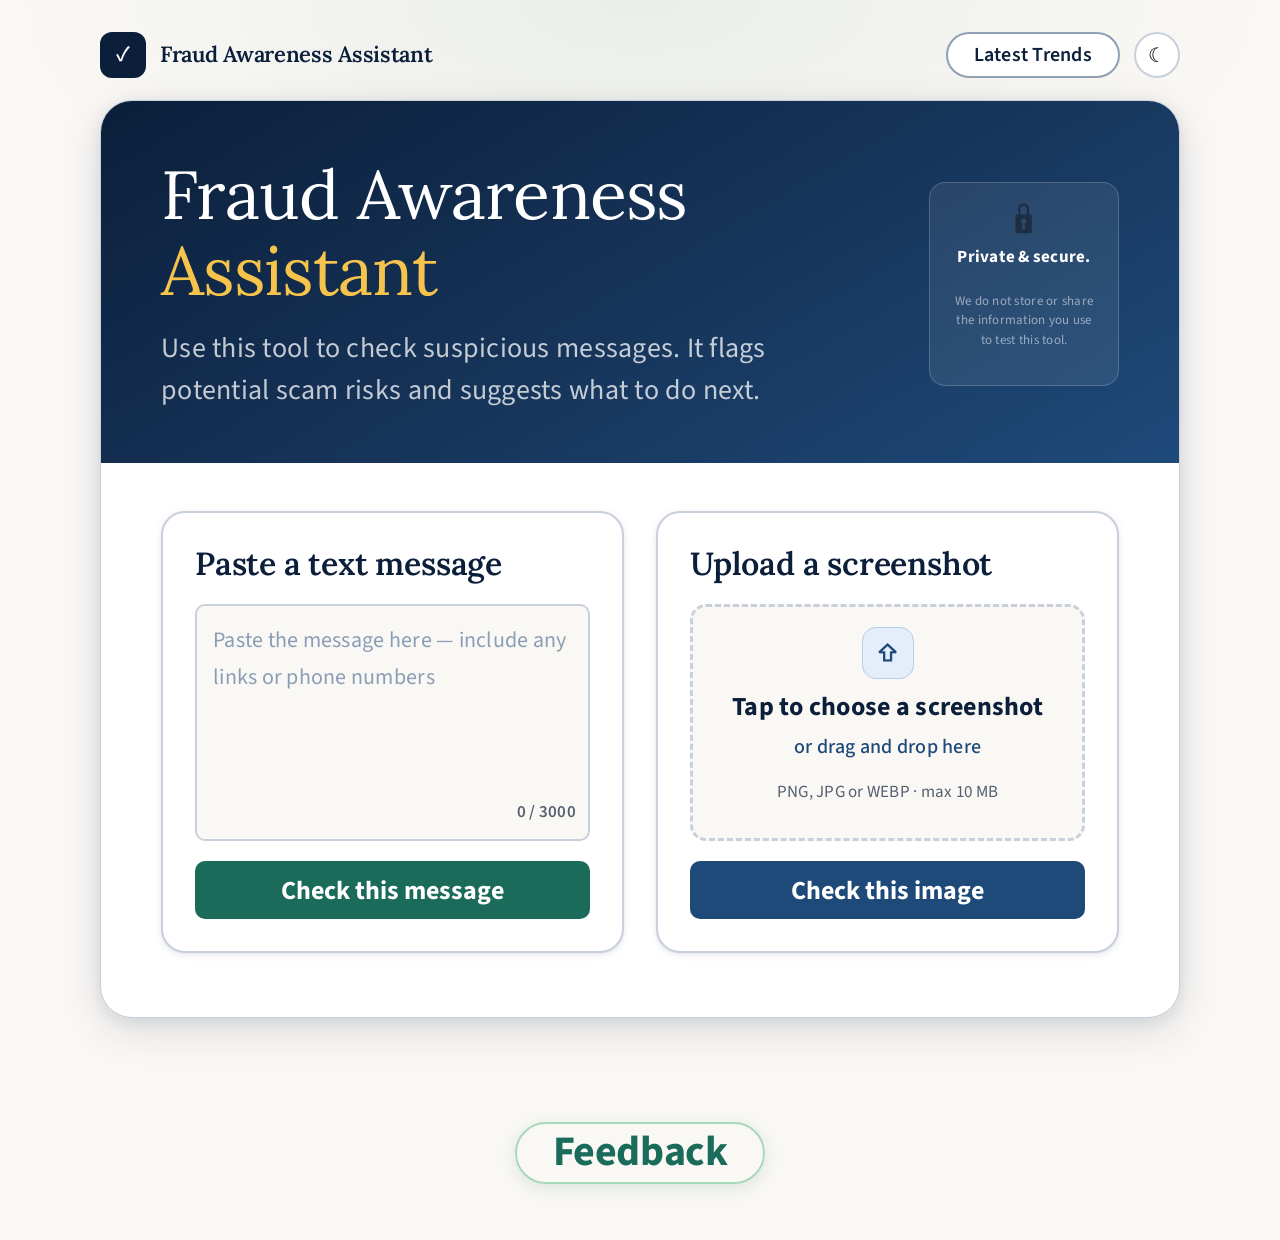
==== index.html @ fad9efac "Add files via upload" ====
<!DOCTYPE html>
<html lang="en">
<head>
  <meta charset="UTF-8" />
  <meta name="viewport" content="width=device-width, initial-scale=1.0" />
  <title>Scam Awareness Assistant</title>
  <link rel="stylesheet" href="./styles.css" />
</head>
<body>
  <div class="app">

    <header class="topbar">
      <div class="brand">
        <div class="brand-shield">✓</div>
        <span>Fraud Awareness Assistant</span>
      </div>
      <div class="top-actions">
        <a href="./scams.html" class="learn-btn" style="text-decoration:none; display:flex; align-items:center;">Latest Trends</a>
        <button class="theme-btn" type="button" aria-label="Toggle theme">☾</button>
      </div>
    </header>

    <main class="main-frame">

      <!-- HERO -->
      <section class="hero">
        <div class="hero-copy">
          <h1>Fraud Awareness<br><span>Assistant</span></h1>
          <p>Use this tool to check suspicious messages. It flags potential scam risks and suggests what to do next.</p>
        </div>
        <div class="privacy-card" role="note">
          <div class="lock-icon">🔒</div>
          <span class="privacy-card-label">Private &amp; secure.</span>
          <p class="privacy-card-text">We do not store or share the information you use to test this tool.</p>
        </div>
      </section>

      <div class="content-area">

        <!-- INPUTS -->
        <section class="input-grid" aria-label="Input options">

          <article class="input-card">
            <h2>Paste a text message</h2>
            <div class="textarea-box">
              <label for="textInput" class="sr-only">Paste suspicious message</label>
              <textarea id="textInput" maxlength="3000"
                placeholder="Paste the message here — include any links or phone numbers"
                aria-describedby="charCount"></textarea>
              <span id="charCount" aria-live="polite">0 / 3000</span>
            </div>
            <div class="input-footer">
              <button id="analyzeTextBtn" class="primary-btn" type="button">Check this message</button>
            </div>
          </article>

          <article class="input-card">
            <h2>Upload a screenshot</h2>
            <input id="imageInput" type="file" accept="image/png,image/jpeg,image/webp" style="display:none;" />
            <div id="dropZone" class="drop-zone" tabindex="0" role="button" aria-label="Upload screenshot">
              <div class="upload-icon">⇧</div>
              <strong>Tap to choose a screenshot</strong>
              <span>or drag and drop here</span>
              <small>PNG, JPG or WEBP · max 10 MB</small>
              <em id="fileName"></em>
            </div>

            <div id="imagePreviewWrap" class="image-preview-wrap hidden">
              <img id="imagePreview" class="image-preview" alt="Uploaded screenshot preview" />
              <button id="clearImageBtn" class="clear-image-btn" type="button" aria-label="Remove image">✕ Remove</button>
            </div>
            <div class="input-footer">
              <button id="analyzeImageBtn" class="primary-btn blue-btn" type="button">Check this image</button>
            </div>
          </article>

        </section>

        <!-- LOADING PANEL -->
        <section id="loadingPanel" class="loading-panel hidden" aria-live="assertive">
          <div class="loading-inner">
            <div class="loading-spinner" aria-hidden="true">
              <svg viewBox="0 0 44 44" fill="none">
                <circle cx="22" cy="22" r="18" stroke="currentColor" stroke-width="4"
                  stroke-linecap="round" stroke-dasharray="90 28"/>
              </svg>
            </div>
            <div class="loading-text">
              <p class="loading-headline" id="loadingHeadline">Analyzing…</p>
              <div class="loading-steps">
                <div class="loading-step" id="lstep1"><span class="lstep-dot"></span>Reading content</div>
                <div class="loading-step" id="lstep2"><span class="lstep-dot"></span>Checking for scam signs</div>
                <div class="loading-step" id="lstep3"><span class="lstep-dot"></span>Preparing your result</div>
              </div>
            </div>
          </div>
        </section>

        <!-- RESULTS -->
        <section id="resultsPanel" class="results-frame hidden" aria-live="polite" aria-label="Analysis result">

          <div class="results-title">
            <h2>Result</h2>
          </div>

          <div class="results-grid">

            <article class="result-card score-card">
              <div class="score-content">
                <div id="riskLabel" class="risk-label" role="status">—</div>
                <div class="gauge-area">
                  <svg viewBox="0 0 220 130" class="risk-gauge-svg" aria-hidden="true">
                    <path class="gauge-low"  d="M35 110 A75 75 0 0 1 75 45" />
                    <path class="gauge-mid"  d="M75 45 A75 75 0 0 1 145 45" />
                    <path class="gauge-high" d="M145 45 A75 75 0 0 1 185 110" />
                    <line id="gaugeNeedle" x1="110" y1="110" x2="185" y2="110" />
                    <circle cx="110" cy="110" r="6" />
                  </svg>
                  <div class="gauge-labels"><span>Low</span><span>High</span></div>
                </div>
              </div>
            </article>

            <div class="results-right-col">

              <article class="result-card warning-card">
                <h3>Warning Signs</h3>
                <ul id="redFlagsList" class="flag-list"></ul>
              </article>

              <article class="result-card what-to-do-card">
                <h3>What To Do</h3>
                <ul id="nextStepsList" class="steps-list"></ul>
                <p id="reassuranceNote" class="reassurance-note hidden">You are already taking the right step by checking this message.</p>
              </article>

            </div>

          </div>

          <div class="full-explanation-bar">
            <button id="viewFullBtn" class="full-explanation-btn" type="button" aria-expanded="false">
              Full explanation ↓
            </button>
          </div>

          <div id="fullAnalysis" class="full-analysis hidden">
            <h3>Full explanation</h3>
            <p id="explanationText"></p>
            <p id="plainExplanationText" style="margin-top:18px;"></p>
            <p id="disclaimerText"></p>
          </div>

          <div class="bottom-callout">
            <p class="attribution">This tool was developed by the Center for Advanced Communications Policy at Georgia Tech as part of ongoing research on AI, accessibility, and fraud awareness.</p>
          </div>

        </section>
      </div>
    </main>
  </div>

  <div class="feedback-bar">
    <a
      href="https://gatech.co1.qualtrics.com/jfe/form/SV_5d5TMD7vuG60mBE"
      target="_blank"
      rel="noopener noreferrer"
      class="feedback-btn"
    >
      Feedback
    </a>
  </div>

  <script src="./script.js"></script>
</body>
</html>
---- styles.css ----
@import url('https://fonts.googleapis.com/css2?family=Lora:ital,wght@0,400;0,600;1,400&family=Source+Sans+3:wght@400;500;600;700&display=swap');

*, *::before, *::after { box-sizing: border-box; }

:root {
  --navy:      #0b1f3a;
  --navy2:     #163358;
  --navy-soft: #1e4a7a;
  --teal:      #1a6b5a;
  --teal-soft: #218a72;
  --warm-bg:   #faf8f5;
  --warm-card: #ffffff;
  --warm-mist: #f0ede8;
  --ink:       #0d1b2e;
  --body-text: #1e2d42;
  --muted:     #556070;
  --border:    #c8d0dc;
  --border-strong: #8fa0b5;
  --gold-soft: #fdf3e0;
  --danger:    #9b1c1c;
  --danger-bg: #fde8e8;
  --danger-border: #f5a0a0;
  --shadow-sm: 0 2px 8px rgba(11,31,58,0.08), 0 1px 3px rgba(11,31,58,0.05);
  --shadow-lg: 0 12px 40px rgba(11,31,58,0.13), 0 4px 16px rgba(11,31,58,0.08);
  --r-sm: 10px; --r-md: 16px; --r-lg: 24px; --r-xl: 32px;

  /* type scale */
  --text-xs:   17px;
  --text-sm:   20px;
  --text-base: 22px;
  --text-md:   26px;
  --text-lg:   32px;
  --text-xl:   42px;
  --text-hero: 68px;
}

html, body { width: 100%; min-height: 100%; }

body {
  margin: 0;
  font-family: 'Source Sans 3', sans-serif;
  font-size: var(--text-base);
  line-height: 1.9;
  color: var(--body-text);
  background: var(--warm-bg);
  background-image: radial-gradient(ellipse 90% 40% at 50% 0%, rgba(26,107,90,0.07) 0%, transparent 55%);
  -webkit-font-smoothing: antialiased;
  letter-spacing: 0.012em;
}

.sr-only {
  position: absolute; width: 1px; height: 1px;
  padding: 0; margin: -1px; overflow: hidden;
  clip: rect(0,0,0,0); white-space: nowrap; border: 0;
}

.app {
  width: 100%;
  max-width: 1080px;
  margin: 0 auto;
  padding: 20px 28px 60px;
}

/* ── TOPBAR ─────────────────────────────────────────── */
.topbar {
  display: flex;
  align-items: center;
  justify-content: space-between;
  padding: 8px 0 22px;
}

.brand {
  display: flex;
  align-items: center;
  gap: 14px;
}

.brand-shield {
  width: 46px; height: 46px;
  display: grid; place-items: center;
  background: var(--navy); color: white;
  border-radius: 12px; font-size: 22px; font-weight: 600;
  flex-shrink: 0;
}

.brand > span {
  font-family: 'Lora', serif;
  font-size: 22px; font-weight: 600;
  color: var(--navy); letter-spacing: -0.3px;
}

.top-actions { display: flex; align-items: center; gap: 14px; }

.learn-btn {
  height: 46px; padding: 0 26px;
  border: 2px solid var(--border-strong); border-radius: 999px;
  background: white; color: var(--navy);
  font-family: 'Source Sans 3', sans-serif;
  font-size: var(--text-sm); font-weight: 600; cursor: pointer;
  transition: border-color 0.2s, background 0.2s;
}
.learn-btn:hover { border-color: var(--navy); background: var(--warm-mist); }

.theme-btn {
  width: 46px; height: 46px;
  border: 2px solid var(--border); border-radius: 50%;
  background: white; font-size: 20px; cursor: pointer;
  display: grid; place-items: center; transition: background 0.2s;
}
.theme-btn:hover { background: var(--warm-mist); }

/* ── MAIN FRAME ─────────────────────────────────────── */
.main-frame {
  background: var(--warm-card);
  border: 1.5px solid var(--border);
  border-radius: var(--r-xl);
  box-shadow: var(--shadow-lg);
  overflow: hidden;
}

/* ── HERO ───────────────────────────────────────────── */
.hero {
  display: flex;
  align-items: center;
  justify-content: space-between;
  gap: 32px;
  padding: 48px 52px 44px;
  background: linear-gradient(150deg, var(--navy) 0%, var(--navy2) 50%, var(--navy-soft) 100%);
}

.hero-copy h1 {
  margin: 0;
  font-family: 'Lora', serif;
  font-size: var(--text-hero);
  font-weight: 400;
  line-height: 1.12;
  letter-spacing: -0.01em;
  color: white;
}

.hero-copy h1 span { font-style: normal; color: #f6c34d; }

.hero-copy p {
  margin: 18px 0 0;
  font-size: 28px;
  line-height: 1.5;
  color: rgba(255,255,255,0.75);
  font-weight: 400;
  max-width: 44ch;
}

.privacy-card {
  flex-shrink: 0;
  display: flex;
  flex-direction: column;
  align-items: center;
  gap: 10px;
  padding: 22px 24px;
  border-radius: var(--r-md);
  background: rgba(255,255,255,0.08);
  border: 1.5px solid rgba(255,255,255,0.18);
  text-align: center;
  max-width: 190px;
}

.lock-icon {
  font-size: 32px;
  line-height: 1;
}

.privacy-card-label {
  font-size: 17px;
  font-weight: 700;
  color: white;
  line-height: 1.25;
}

.privacy-card-text {
  font-size: 13px;
  color: rgba(255,255,255,0.52);
  line-height: 1.5;
  font-weight: 400;
}

/* ── CONTENT ────────────────────────────────────────── */
.content-area { padding: 44px 52px 56px; }

/* ── INPUT GRID ─────────────────────────────────────── */
.input-grid {
  display: grid;
  grid-template-columns: minmax(0,1fr) minmax(0,1fr);
  gap: 28px;
}

.input-card {
  border: 2px solid var(--border);
  border-radius: var(--r-lg);
  background: white;
  box-shadow: var(--shadow-sm);
  padding: 32px;
  transition: border-color 0.2s, box-shadow 0.25s;
  display: flex;
  flex-direction: column;
}

.input-card:focus-within {
  border-color: var(--teal-soft);
  box-shadow: 0 0 0 4px rgba(26,107,90,0.10), var(--shadow-sm);
}

.input-card h2 {
  margin: 0 0 20px;
  font-family: 'Lora', serif;
  font-size: var(--text-lg);
  font-weight: 600;
  color: var(--navy);
  letter-spacing: -0.2px;
  line-height: 1.2;
}

.textarea-box { position: relative; flex: 1; display: flex; flex-direction: column; }

textarea {
  width: 100%;
  height: 170px;
  flex: 1;
  display: block; resize: none;
  border: 2px solid var(--border); border-radius: var(--r-sm);
  padding: 16px 16px 42px;
  color: var(--ink);
  font-family: 'Source Sans 3', sans-serif;
  font-size: var(--text-base); line-height: 1.7;
  outline: none; background: var(--warm-bg);
  transition: border-color 0.2s, background 0.2s;
  letter-spacing: 0.012em;
}

textarea:focus {
  border-color: var(--teal-soft); background: white;
  box-shadow: 0 0 0 4px rgba(26,107,90,0.08);
}

textarea::placeholder { color: #8a9db5; font-size: var(--text-base); }

#charCount {
  position: absolute; right: 14px; bottom: 13px;
  color: var(--muted); font-size: var(--text-xs); font-weight: 600;
}

.drop-zone {
  display: flex; flex-direction: column;
  align-items: center; justify-content: center; gap: 6px;
  flex: 1;
  min-height: 190px;
  border: 3px dashed var(--border); border-radius: var(--r-md);
  background: var(--warm-bg); text-align: center; cursor: pointer;
  padding: 20px;
  transition: border-color 0.2s, background 0.2s;
}

.drop-zone:hover { border-color: var(--teal-soft); background: #f0f9f6; }
.drop-zone input { display: none; }

.upload-icon {
  width: 52px; height: 52px; display: grid; place-items: center;
  border-radius: 14px; background: #e4eefb;
  color: var(--navy-soft); font-size: 24px; font-weight: 700;
  border: 1.5px solid #b8cfe8; margin-bottom: 6px;
}

.drop-zone strong { font-size: var(--text-md); font-weight: 700; color: var(--navy); line-height: 1.2; }
.drop-zone span   { font-size: var(--text-sm); color: var(--navy-soft); font-weight: 500; }
.drop-zone small  { font-size: var(--text-xs); color: var(--muted); margin-top: 4px; }
.drop-zone em     { font-style: normal; font-size: var(--text-sm); font-weight: 700; color: var(--teal); margin-top: 4px; }
.drop-zone.drag-over { border-color: var(--teal-soft); background: #e8f7f1; }

.input-footer {
  margin-top: auto;
  padding-top: 20px;
  display: flex;
  align-items: center;
  justify-content: center;
  gap: 14px;
}


/* ── BUTTONS ────────────────────────────────────────── */
.primary-btn {
  flex-shrink: 0; height: 58px; padding: 0 30px; border: none;
  border-radius: var(--r-sm); background: var(--teal); color: white;
  font-family: 'Source Sans 3', sans-serif;
  font-size: var(--text-md); font-weight: 700; cursor: pointer;
  transition: background 0.2s, transform 0.12s, box-shadow 0.2s;
}
.primary-btn:hover { background: var(--teal-soft); box-shadow: 0 6px 18px rgba(26,107,90,0.28); }
.primary-btn:active { transform: scale(0.98); }
.primary-btn:disabled { opacity: 0.5; cursor: not-allowed; transform: none; }
.input-card .primary-btn {
  width: 100%;
  justify-content: center;
}
.primary-btn.blue-btn { background: var(--navy-soft); }
.primary-btn.blue-btn:hover { background: var(--navy2); box-shadow: 0 6px 18px rgba(11,31,58,0.28); }

.primary-btn.loading { position: relative; color: transparent; pointer-events: none; }
.primary-btn.loading::after {
  content: ''; position: absolute; inset: 0; margin: auto;
  width: 24px; height: 24px;
  border: 3px solid rgba(255,255,255,0.35); border-top-color: white;
  border-radius: 50%; animation: spin 0.7s linear infinite;
}
@keyframes spin { to { transform: rotate(360deg); } }

.outline-btn {
  width: 100%; height: 52px; margin-top: 16px;
  border: 2px solid var(--border-strong); border-radius: var(--r-sm);
  background: transparent; color: var(--navy);
  font-family: 'Source Sans 3', sans-serif;
  font-size: var(--text-sm); font-weight: 700; cursor: pointer;
  transition: border-color 0.2s, background 0.2s;
}
.outline-btn:hover { border-color: var(--navy); background: var(--warm-mist); }

/* ── LOADING PANEL ──────────────────────────────────── */
.loading-panel {
  margin-top: 36px;
  padding: 48px 40px;
  border: 2px solid var(--border);
  border-radius: var(--r-lg);
  background: white;
  box-shadow: var(--shadow-sm);
  animation: slide-up 0.3s ease;
}

.loading-inner {
  display: flex;
  align-items: center;
  gap: 40px;
  max-width: 560px;
  margin: 0 auto;
}

.loading-spinner {
  flex-shrink: 0;
  width: 72px; height: 72px;
  color: var(--teal);
  animation: spin 1.1s linear infinite;
}

.loading-spinner svg { width: 100%; height: 100%; display: block; }

.loading-headline {
  margin: 0 0 20px;
  font-family: 'Lora', serif;
  font-size: var(--text-lg);
  font-weight: 600;
  color: var(--navy);
  letter-spacing: -0.2px;
  line-height: 1.2;
}

.loading-steps { display: flex; flex-direction: column; gap: 14px; }

.loading-step {
  display: flex; align-items: center; gap: 14px;
  font-size: var(--text-sm); color: var(--muted);
  font-weight: 500; transition: color 0.3s;
}

.loading-step.active { color: var(--teal); font-weight: 700; }
.loading-step.done   { color: var(--body-text); }
.loading-step.done .lstep-dot { background: var(--teal); }

.lstep-dot {
  width: 10px; height: 10px; border-radius: 50%;
  background: var(--border); flex-shrink: 0;
  transition: background 0.3s;
}

.loading-step.active .lstep-dot {
  background: var(--teal);
  box-shadow: 0 0 0 3px rgba(26,107,90,0.20);
  animation: pulse-dot 1s ease-in-out infinite;
}

@keyframes pulse-dot {
  0%, 100% { transform: scale(1); }
  50%       { transform: scale(1.35); }
}

/* ── RESULTS ────────────────────────────────────────── */
.results-frame {
  margin-top: 36px;
  border: 2px solid var(--border); border-radius: var(--r-lg);
  background: white; box-shadow: var(--shadow-sm);
  overflow: hidden; animation: slide-up 0.4s ease;
}

@keyframes slide-up {
  from { opacity: 0; transform: translateY(16px); }
  to   { opacity: 1; transform: translateY(0); }
}

.results-title {
  padding: 26px 32px 24px;
  border-bottom: 2px solid var(--border);
  background: var(--warm-mist);
}

.results-title h2 {
  margin: 0;
  font-family: 'Lora', serif;
  font-size: var(--text-xl); font-weight: 600;
  color: var(--navy); letter-spacing: -0.3px;
}

.results-grid {
  display: grid;
  grid-template-columns: 220px 1fr;
  border-bottom: 2px solid var(--border);
}

.results-right-col {
  display: flex;
  flex-direction: column;
}

.result-card {
  padding: 28px 28px 24px;
}

/* warning card — top right, red left border, bottom divider */
.warning-card {
  border-bottom: 1.5px solid var(--border);
  border-left: 4px solid var(--danger-border);
}

/* what to do card — bottom right, green left border */
.what-to-do-card {
  border-left: 4px solid #a8d8bc;
  flex: 1;
}

.result-card h3 {
  margin: 0 0 18px;
  font-size: var(--text-xs); font-weight: 700;
  color: var(--muted); text-transform: uppercase; letter-spacing: 0.08em;
}

.what-to-do-card > h3 {
  color: var(--teal);
  font-size: var(--text-sm);
  font-weight: 700;
  text-transform: none;
  letter-spacing: 0;
}

/* score card */
.score-card { background: var(--navy); border-right: 1.5px solid rgba(255,255,255,0.10); display: flex; flex-direction: column; }
.score-card h3 { display: none; }

.score-content {
  display: flex;
  flex-direction: column;
  align-items: center;
  justify-content: center;
  gap: 16px;
  text-align: center;
  padding: 16px 8px;
  flex: 1;
}

.risk-label {
  font-family: 'Lora', serif;
  font-size: 38px;
  font-weight: 600;
  line-height: 1.15;
  text-align: center;
  letter-spacing: -0.01em;
  padding: 16px 24px;
  border-radius: var(--r-md);
  transition: color 0.5s, background 0.5s, border-color 0.5s;
  /* default neutral state */
  color: rgba(255,255,255,0.35);
  background: rgba(255,255,255,0.05);
  border: 2px solid rgba(255,255,255,0.10);
}
.risk-label.low {
  color: #6ee7b7;
  background: rgba(26,92,66,0.22);
  border-color: rgba(52,211,153,0.35);
}
.risk-label.medium {
  color: #fcd34d;
  background: rgba(180,115,9,0.20);
  border-color: rgba(251,191,36,0.35);
}
.risk-label.high {
  color: #fca5a5;
  background: rgba(155,28,28,0.22);
  border-color: rgba(248,113,113,0.35);
}

.risk-badge {
  display: inline-flex; align-items: center; gap: 7px;
  margin-top: 0; padding: 10px 18px; border-radius: 999px;
  font-size: var(--text-sm); font-weight: 700; letter-spacing: 0.02em;
}
.risk-badge.high   { background: rgba(155,28,28,0.20); color: #fca5a5; border: 1.5px solid rgba(155,28,28,0.32); }
.risk-badge.medium { background: rgba(180,115,9,0.20);  color: #fcd34d; border: 1.5px solid rgba(180,115,9,0.32); }
.risk-badge.low    { background: rgba(26,92,66,0.22);   color: #6ee7b7; border: 1.5px solid rgba(26,92,66,0.32); }

.gauge-area { min-width: 0; width: 100%; }
.risk-gauge-svg { width: 100%; max-width: 170px; display: block; margin: 0 auto 6px; }
.risk-gauge-svg path { fill: none; stroke-width: 18; stroke-linecap: butt; opacity: 0.8; }
.gauge-low { stroke: #34d399; } .gauge-mid { stroke: #fbbf24; } .gauge-high { stroke: #f87171; }
.risk-gauge-svg line {
  stroke: rgba(255,255,255,0.92); stroke-width: 4; stroke-linecap: round;
  transform-origin: 110px 110px;
  transition: transform 0.8s cubic-bezier(0.34,1.4,0.64,1);
}
.risk-gauge-svg circle { fill: rgba(255,255,255,0.92); }
.gauge-labels { display: flex; justify-content: space-between; font-size: var(--text-xs); font-weight: 700; letter-spacing: 0.04em; text-transform: uppercase; width: 100%; max-width: 170px; margin: 0 auto; }
.gauge-labels span:first-child { color: #34d399; }
.gauge-labels span:last-child  { color: #f87171; }



/* flags + steps */


.warning-card h3 {
  color: var(--danger);
  font-size: var(--text-sm);
  font-weight: 700;
  text-transform: none;
  letter-spacing: 0;
}



.flag-list, .steps-list { list-style: none; padding: 0; margin: 0; }

.flag-list li, .steps-list li {
  padding: 12px 0; font-size: var(--text-base); line-height: 1.6;
  color: var(--body-text); border-bottom: 1.5px solid var(--border);
  display: flex; align-items: flex-start; gap: 10px;
  letter-spacing: 0.012em;
}
.flag-list li:last-child, .steps-list li:last-child { border-bottom: none; }

.flag-list li::before {
  content: "✕"; color: var(--danger); font-size: 18px;
  font-weight: 700; margin-top: 2px; flex-shrink: 0; line-height: 1;
}

.steps-list li::before {
  content: "✓"; color: var(--teal); font-size: 20px;
  font-weight: 700; margin-top: 1px; flex-shrink: 0; line-height: 1;
}

/* ── FULL ANALYSIS ──────────────────────────────────── */
.full-analysis {
  padding: 32px 32px 36px;
  border-top: 2px solid var(--border); background: var(--warm-bg);
}
.full-analysis.hidden { display: none; }

.full-analysis h3 {
  margin: 0 0 10px;
  font-family: 'Lora', serif; font-size: var(--text-md);
  font-weight: 600; color: var(--navy); letter-spacing: -0.2px;
}

.full-analysis p {
  margin: 0; color: var(--body-text);
  font-size: var(--text-base); line-height: 1.85;
  letter-spacing: 0.012em; width: 100%;
  text-align: justify;
}

#disclaimerText {
  margin-top: 20px !important;
  font-size: var(--text-xs) !important;
  color: var(--muted);
  font-style: italic;
  line-height: 1.6;
}

/* ── BOTTOM CALLOUT ─────────────────────────────────── */
.bottom-callout {
  padding: 22px 32px;
  background: linear-gradient(105deg, var(--navy) 0%, var(--navy-soft) 100%);
  display: flex;
  justify-content: center;
  align-items: center;
}

.bottom-callout .attribution {
  font-size: 15px;
  font-weight: 400;
  color: rgba(255,255,255,0.72);
  line-height: 1.6;
  /* max-width: 62ch; */
  text-align: center;
}



/* ── UTILITY ────────────────────────────────────────── */
.hidden { display: none !important; }

/* ── RESPONSIVE ─────────────────────────────────────────────
   3 tiers:
   Desktop  > 960px  — side-by-side cards, full padding
   Tablet   640–960px — side-by-side cards, tighter padding, smaller type
   Phone    < 640px  — single column, compact type, stacked layout
   ─────────────────────────────────────────────────────────── */

/* ── TABLET (641px – 960px) ─────────────────────────── */
@media (max-width: 960px) {
  :root {
    --text-xs:   15px;
    --text-sm:   17px;
    --text-base: 18px;
    --text-md:   21px;
    --text-lg:   26px;
    --text-xl:   32px;
    --text-hero: 40px;
  }

  .app { padding: 14px 20px 44px; }

  .hero { padding: 36px 32px 32px; gap: 20px; }
  .hero-copy p { max-width: 100%; font-size: 22px; }
  .privacy-card { max-width: 260px; padding: 18px 20px; }

  .content-area { padding: 28px 24px 40px; }

  /* keep 2-col input grid on tablet */
  .input-grid { gap: 20px; }
  .input-card { padding: 24px; }
  textarea { height: 140px; }
  .drop-zone { min-height: 160px; }

  /* results: 2 col on tablet — score full width, flags+steps side by side */
  .results-grid {
    grid-template-columns: 1fr 1fr;
  }
  .results-grid { grid-template-columns: 1fr; }
  .results-right-col { border-top: 1.5px solid var(--border); }
  .score-card {
    border-right: none;
    border-bottom: none;
  }
  .score-content { flex-direction: column; align-items: center; gap: 14px; }
  .result-card { border-right: none; border-bottom: 1.5px solid var(--border); }
  .result-card:last-child { border-bottom: none; }

  .results-title { padding: 20px 24px; }
  .result-card { padding: 22px 22px 20px; }
  .full-analysis { padding: 26px 24px 30px; }
  .bottom-callout { padding: 18px 24px; }

  .loading-inner { gap: 24px; }
  .loading-panel { padding: 36px 28px; }

  .brand > span { font-size: 18px; }
  .brand-shield { width: 40px; height: 40px; font-size: 18px; }
}

/* ── PHONE (≤ 640px) ────────────────────────────────── */
@media (max-width: 640px) {
  :root {
    --text-xs:   14px;
    --text-sm:   16px;
    --text-base: 17px;
    --text-md:   20px;
    --text-lg:   24px;
    --text-xl:   28px;
    --text-hero: 32px;
  }

  .app { padding: 10px 12px 36px; }
  .main-frame { border-radius: var(--r-lg); }

  /* hero stacks vertically on phone */
  .hero {
    flex-direction: column;
    align-items: flex-start;
    padding: 28px 22px 24px;
    gap: 16px;
  }
  .privacy-card { max-width: 100%; width: 100%; }

  .top-actions { display: none; }
  .topbar { padding-bottom: 12px; }
  .brand-shield { width: 36px; height: 36px; font-size: 16px; border-radius: 9px; }
  .brand > span { font-size: 17px; }

  .content-area { padding: 22px 16px 32px; }

  /* single column inputs on phone */
  .input-grid { grid-template-columns: 1fr; gap: 16px; }
  .input-card { padding: 20px 18px; }
  textarea { height: 130px; }
  .drop-zone { min-height: 150px; }
  .primary-btn { height: 56px; }

  /* results single column on phone */
  .results-grid { grid-template-columns: 1fr; }
  .score-card { grid-column: auto; border-bottom: 1.5px solid rgba(255,255,255,0.12); }
  .score-content { flex-direction: column; align-items: center; gap: 12px; }
  .score-number { font-size: 64px; }
  .result-card { border-right: none; border-bottom: 1.5px solid var(--border); }
  .result-card:last-child { border-bottom: none; }

  .results-title { padding: 18px 18px; }
  .result-card { padding: 18px 16px; }
  .full-analysis { padding: 20px 16px 24px; }

  .bottom-callout {
    flex-direction: column;
    align-items: stretch;
    padding: 18px 16px;
    gap: 14px;
  }
  .bottom-callout button { width: 100%; text-align: center; }

  .loading-inner {
    flex-direction: column;
    align-items: flex-start;
    gap: 20px;
  }
  .loading-panel { padding: 28px 18px; }
  .loading-spinner { width: 52px; height: 52px; }
}

/* ── WIDE SCREENS (> 1200px) ────────────────────────── */
@media (min-width: 1200px) {
  .app { max-width: 1160px; padding: 24px 40px 72px; }
  .hero { padding: 56px 60px 52px; }
  .content-area { padding: 48px 60px 64px; }
  .input-grid { gap: 32px; }
  .results-title { padding: 28px 36px; }
  .result-card { padding: 30px 30px 26px; }
  .full-analysis { padding: 36px 36px 40px; }
  .bottom-callout { padding: 24px 36px; }
}

/* ── FEEDBACK BAR ───────────────────────────────────── */
.feedback-bar {
  display: flex;
  justify-content: center;
  padding: 32px 28px 56px;
}

.feedback-btn {
  display: inline-flex;
  align-items: center;
  gap: 10px;
  height: 62px;
  padding: 0 36px;
  border-radius: 999px;
  background: var(--safe-bg);
  border: 2px solid #a8d8bc;
  color: var(--teal);
  font-family: 'Source Sans 3', sans-serif;
  font-size: var(--text-xl);
  font-weight: 700;
  letter-spacing: -0.01em;
  text-decoration: none;
  cursor: pointer;
  box-shadow: 0 4px 18px rgba(26,107,90,0.14);
  transition: background 0.2s, border-color 0.2s, box-shadow 0.2s, transform 0.12s;
}

.feedback-btn:hover {
  background: #d4eede;
  border-color: var(--teal-soft);
  box-shadow: 0 6px 24px rgba(26,107,90,0.22);
  transform: translateY(-2px);
}

.feedback-btn:active {
  transform: translateY(0);
}

@media (max-width: 640px) {
  .feedback-bar { padding: 24px 14px 48px; }
  .feedback-btn { width: 100%; justify-content: center; font-size: var(--text-sm); height: 58px; }
}

/* ── IMAGE PREVIEW ──────────────────────────────────── */
.image-preview-wrap {
  margin-top: 14px;
  border: 2px solid var(--border);
  border-radius: var(--r-sm);
  overflow: hidden;
  position: relative;
  background: var(--warm-bg);
}

.image-preview {
  display: block;
  width: 100%;
  max-height: 260px;
  object-fit: contain;
  background: var(--warm-bg);
}

.clear-image-btn {
  position: absolute;
  top: 10px;
  right: 10px;
  height: 34px;
  padding: 0 14px;
  border: 1.5px solid var(--border-strong);
  border-radius: 999px;
  background: white;
  color: var(--danger);
  font-family: 'Source Sans 3', sans-serif;
  font-size: var(--text-xs);
  font-weight: 700;
  cursor: pointer;
  transition: background 0.2s, border-color 0.2s;
  box-shadow: 0 2px 8px rgba(11,31,58,0.10);
}

.clear-image-btn:hover {
  background: var(--danger-bg);
  border-color: var(--danger-border);
}


/* ── FULL EXPLANATION BAR ───────────────────────────── */
.full-explanation-bar {
  padding: 20px 28px;
  border-top: 1.5px solid var(--border);
  background: var(--warm-bg);
  display: flex;
  justify-content: center;
}

.full-explanation-btn {
  width: 100%;
  height: 56px;
  border: 2px solid #e8c84a;
  border-radius: var(--r-sm);
  background: #fdf3d0;
  color: rgb(0 0 0);
  font-family: 'Source Sans 3', sans-serif;
  font-size: var(--text-sm);
  font-weight: 700;
  cursor: pointer;
  transition: border-color 0.2s, background 0.2s, box-shadow 0.2s;
  display: flex;
  align-items: center;
  justify-content: center;
  gap: 8px;
}

.full-explanation-btn:hover {
  border-color: #c8a000;
  background: #fae89a;
  box-shadow: 0 4px 14px rgba(212,160,10,0.22);
}

/* ── REASSURANCE NOTE ───────────────────────────────── */
.reassurance-note {
  margin-top: 16px;
  padding: 12px 16px;
  background: var(--safe-bg);
  border-radius: var(--r-sm);
  border-left: 3px solid var(--teal);
  font-size: var(--text-sm);
  color: var(--safe);
  line-height: 1.55;
  font-style: italic;
}
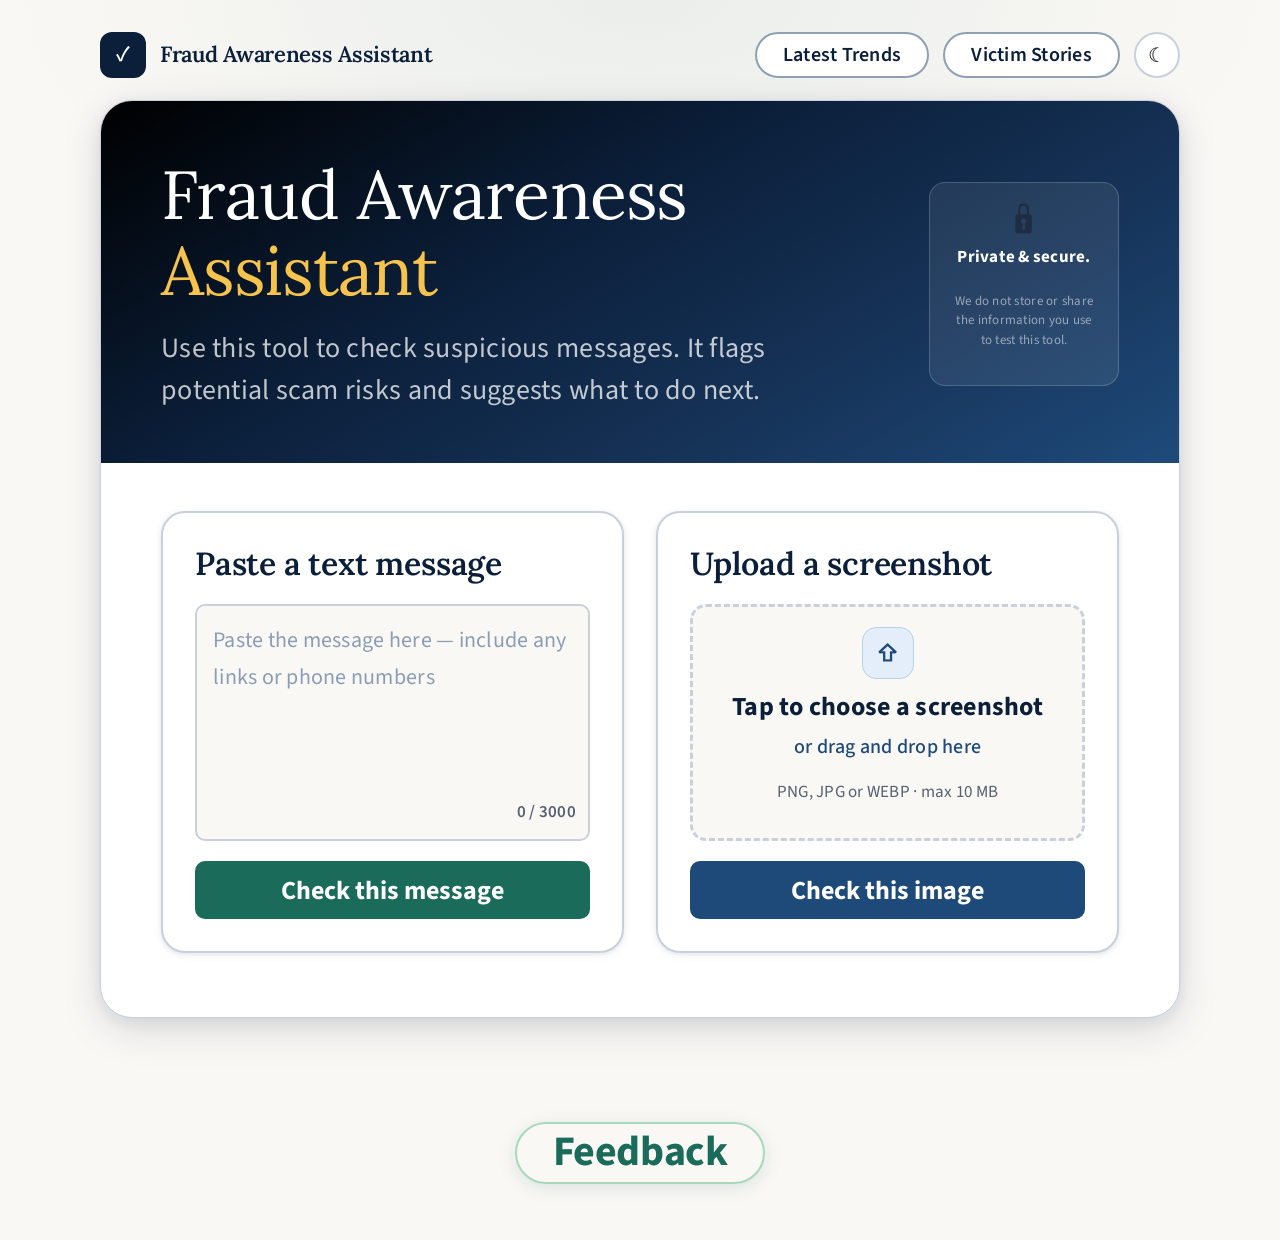
==== commit 2c399e86: "Add files via upload" ====
--- a/index.html
+++ b/index.html
@@ -16,6 +16,7 @@
       </div>
       <div class="top-actions">
         <a href="./scams.html" class="learn-btn" style="text-decoration:none; display:flex; align-items:center;">Latest Trends</a>
+        <a href="./fraud-victim-stories/index.html" class="learn-btn" style="text-decoration:none; display:flex; align-items:center;">Victim Stories</a>
         <button class="theme-btn" type="button" aria-label="Toggle theme">☾</button>
       </div>
     </header>
@@ -162,7 +163,7 @@
 
   <div class="feedback-bar">
     <a
-      href="https://gatech.co1.qualtrics.com/jfe/form/SV_5d5TMD7vuG60mBE"
+      href="https://gatech.co1.qualtrics.com/jfe/form/SV_1YRlFkYcZXiWoS2"
       target="_blank"
       rel="noopener noreferrer"
       class="feedback-btn"
--- a/styles.css
+++ b/styles.css
@@ -87,6 +87,19 @@
   font-family: 'Lora', serif;
   font-size: 22px; font-weight: 600;
   color: var(--navy); letter-spacing: -0.3px;
+  white-space: nowrap;
+  overflow: hidden;
+  text-overflow: ellipsis;
+  min-width: 0;
+}
+
+.brand {
+  min-width: 0;
+  flex-shrink: 1;
+}
+
+.top-actions {
+  flex-shrink: 0;
 }
 
 .top-actions { display: flex; align-items: center; gap: 14px; }
@@ -125,7 +138,7 @@
   justify-content: space-between;
   gap: 32px;
   padding: 48px 52px 44px;
-  background: linear-gradient(150deg, var(--navy) 0%, var(--navy2) 50%, var(--navy-soft) 100%);
+  background: linear-gradient(150deg, #000000 0%, var(--navy) 40%, var(--navy2) 70%, var(--navy-soft) 100%);
 }
 
 .hero-copy h1 {
@@ -667,6 +680,8 @@
 
   .brand > span { font-size: 18px; }
   .brand-shield { width: 40px; height: 40px; font-size: 18px; }
+  .theme-btn { display: none; }
+  .learn-btn { height: 40px; padding: 0 18px; font-size: 15px; }
 }
 
 /* ── PHONE (≤ 640px) ────────────────────────────────── */
@@ -693,10 +708,17 @@
   }
   .privacy-card { max-width: 100%; width: 100%; }
 
-  .top-actions { display: none; }
+  .theme-btn { display: none; }
   .topbar { padding-bottom: 12px; }
-  .brand-shield { width: 36px; height: 36px; font-size: 16px; border-radius: 9px; }
-  .brand > span { font-size: 17px; }
+  .learn-btn {
+    height: 38px;
+    padding: 0 14px;
+    font-size: 14px;
+    white-space: nowrap;
+    flex-shrink: 0;
+  }
+  .brand-shield { width: 34px; height: 34px; font-size: 15px; border-radius: 8px; }
+  .brand > span { font-size: 15px; }
 
   .content-area { padding: 22px 16px 32px; }
 
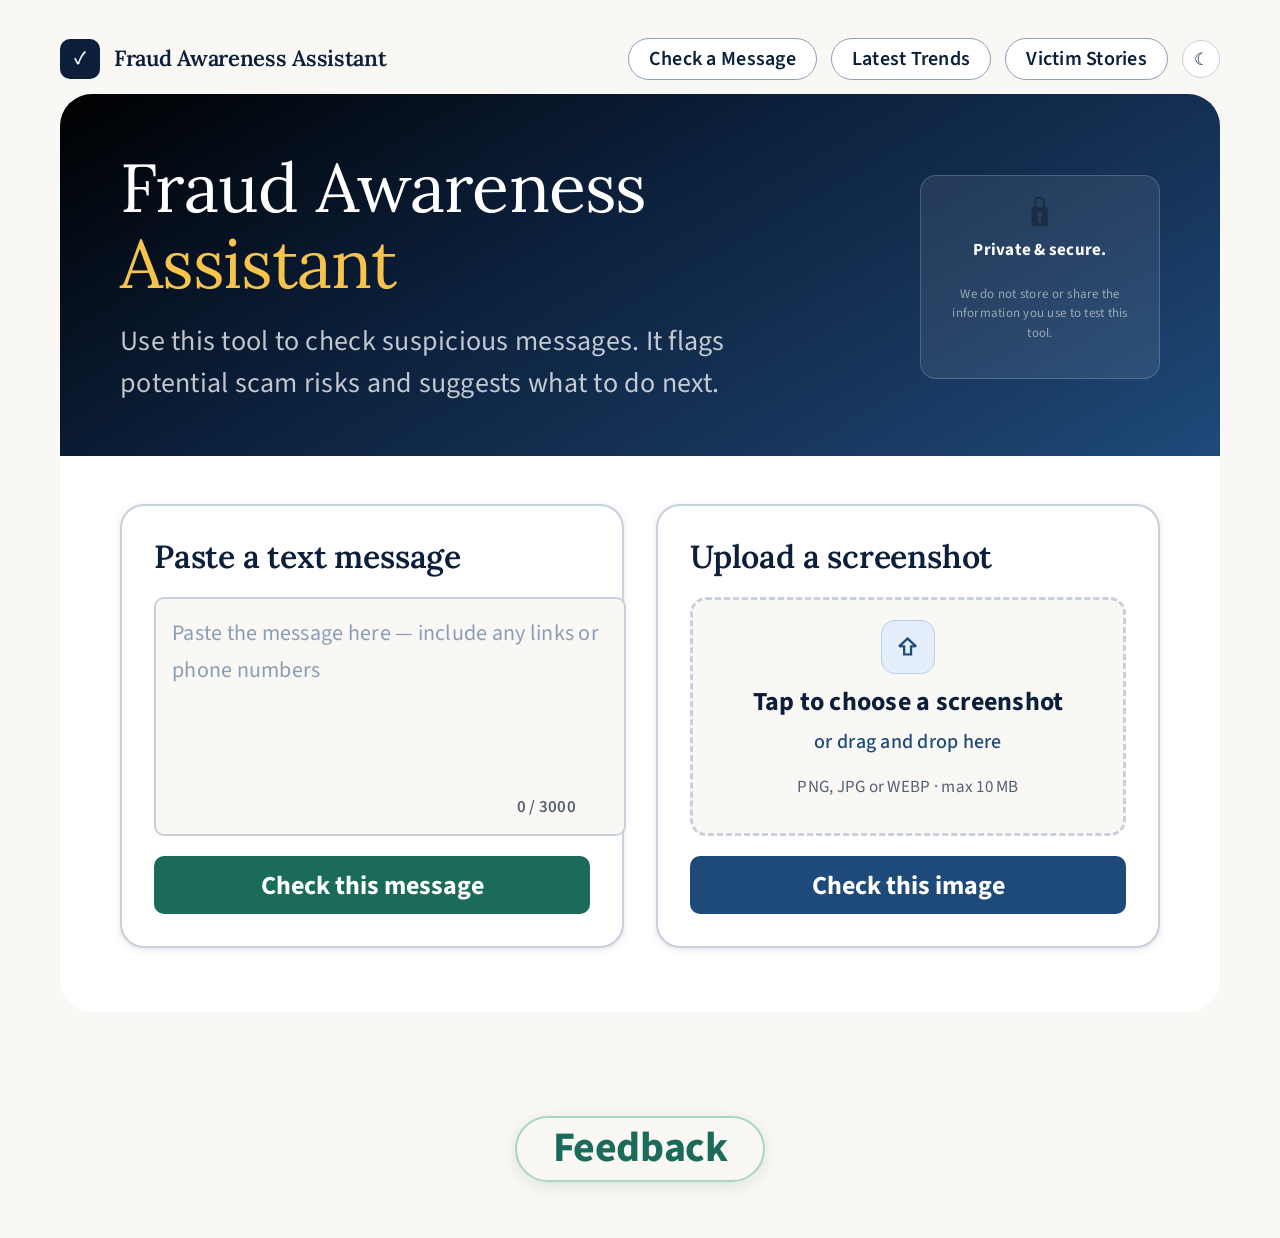
==== commit fb468ef3: "Add files via upload" ====
--- a/index.html
+++ b/index.html
@@ -15,6 +15,7 @@
         <span>Fraud Awareness Assistant</span>
       </div>
       <div class="top-actions">
+        <a href="./index.html" class="learn-btn" style="text-decoration:none; display:flex; align-items:center;">Check a Message</a>
         <a href="./scams.html" class="learn-btn" style="text-decoration:none; display:flex; align-items:center;">Latest Trends</a>
         <a href="./fraud-victim-stories/index.html" class="learn-btn" style="text-decoration:none; display:flex; align-items:center;">Victim Stories</a>
         <button class="theme-btn" type="button" aria-label="Toggle theme">☾</button>
--- a/styles.css
+++ b/styles.css
@@ -1,6 +1,6 @@
 @import url('https://fonts.googleapis.com/css2?family=Lora:ital,wght@0,400;0,600;1,400&family=Source+Sans+3:wght@400;500;600;700&display=swap');
 
-*, *::before, *::after { box-sizing: border-box; }
+/* *, *::before, *::after { box-sizing: border-box; } */
 
 :root {
   --navy:      #0b1f3a;
@@ -43,7 +43,7 @@
   line-height: 1.9;
   color: var(--body-text);
   background: var(--warm-bg);
-  background-image: radial-gradient(ellipse 90% 40% at 50% 0%, rgba(26,107,90,0.07) 0%, transparent 55%);
+  /* background-image: radial-gradient(ellipse 90% 40% at 50% 0%, rgba(26,107,90,0.07) 0%, transparent 55%); */
   -webkit-font-smoothing: antialiased;
   letter-spacing: 0.012em;
 }
@@ -58,7 +58,7 @@
   width: 100%;
   max-width: 1080px;
   margin: 0 auto;
-  padding: 20px 28px 60px;
+  padding: 0 28px 60px;
 }
 
 /* ── TOPBAR ─────────────────────────────────────────── */
@@ -66,7 +66,12 @@
   display: flex;
   align-items: center;
   justify-content: space-between;
-  padding: 8px 0 22px;
+  padding: 14px 0;
+  /*background: var(--warm-bg);
+  margin: 0 -28px;
+  padding-left: 28px;
+  padding-right: 28px;
+  border-bottom: 1.5px solid var(--border);*/
 }
 
 .brand {
@@ -76,10 +81,11 @@
 }
 
 .brand-shield {
-  width: 46px; height: 46px;
+  width: 40px; height: 40px;
   display: grid; place-items: center;
   background: var(--navy); color: white;
-  border-radius: 12px; font-size: 22px; font-weight: 600;
+  border-radius: 10px; font-size: 19px; font-weight: 600;
+  border: none;
   flex-shrink: 0;
 }
 
@@ -105,19 +111,21 @@
 .top-actions { display: flex; align-items: center; gap: 14px; }
 
 .learn-btn {
-  height: 46px; padding: 0 26px;
-  border: 2px solid var(--border-strong); border-radius: 999px;
+  height: 40px; padding: 0 20px;
+  border: 1.5px solid var(--border-strong); border-radius: 999px;
   background: white; color: var(--navy);
   font-family: 'Source Sans 3', sans-serif;
   font-size: var(--text-sm); font-weight: 600; cursor: pointer;
   transition: border-color 0.2s, background 0.2s;
+  text-decoration: none; display: inline-flex; align-items: center;
 }
 .learn-btn:hover { border-color: var(--navy); background: var(--warm-mist); }
 
 .theme-btn {
-  width: 46px; height: 46px;
-  border: 2px solid var(--border); border-radius: 50%;
-  background: white; font-size: 20px; cursor: pointer;
+  width: 38px; height: 38px;
+  border: 1.5px solid var(--border); border-radius: 50%;
+  background: white; color: var(--navy);
+  font-size: 17px; cursor: pointer;
   display: grid; place-items: center; transition: background 0.2s;
 }
 .theme-btn:hover { background: var(--warm-mist); }
@@ -125,10 +133,11 @@
 /* ── MAIN FRAME ─────────────────────────────────────── */
 .main-frame {
   background: var(--warm-card);
-  border: 1.5px solid var(--border);
+  /* border: 1.5px solid var(--border); */
   border-radius: var(--r-xl);
-  box-shadow: var(--shadow-lg);
+  /* box-shadow: var(--shadow-lg); */
   overflow: hidden;
+  margin-top: 0;
 }
 
 /* ── HERO ───────────────────────────────────────────── */
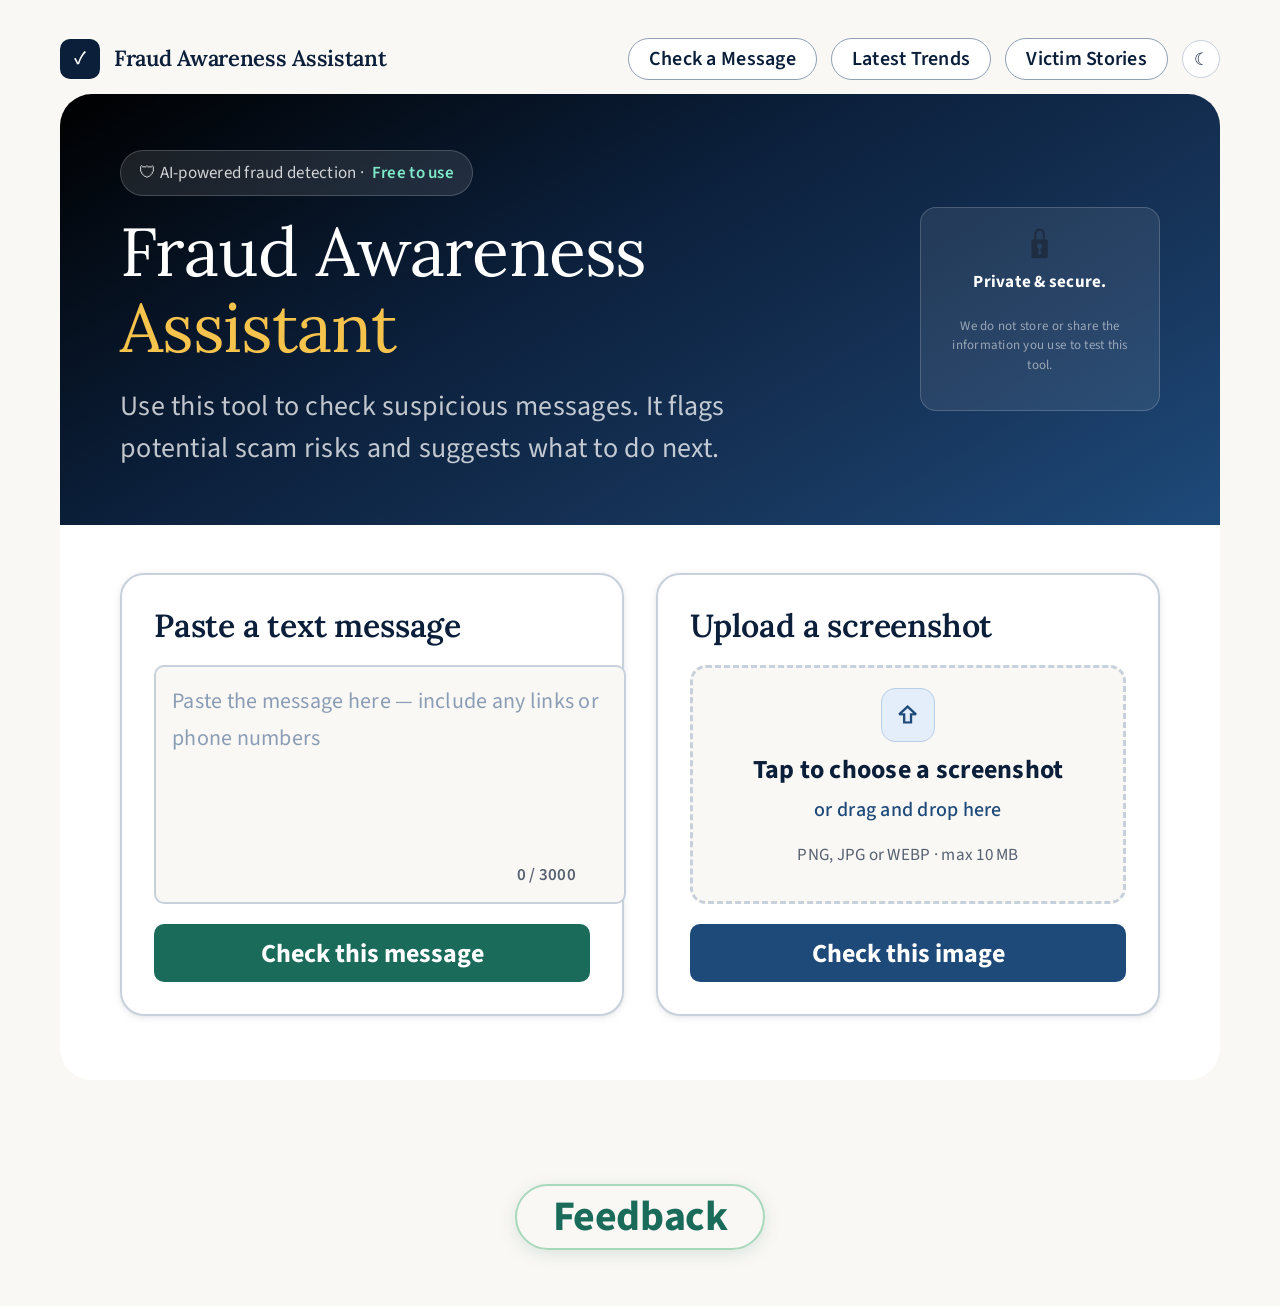
==== commit 1167b3cd: "Add files via upload" ====
--- a/index.html
+++ b/index.html
@@ -16,8 +16,8 @@
       </div>
       <div class="top-actions">
         <a href="./index.html" class="learn-btn" style="text-decoration:none; display:flex; align-items:center;">Check a Message</a>
-        <a href="./scams.html" class="learn-btn" style="text-decoration:none; display:flex; align-items:center;">Latest Trends</a>
-        <a href="./fraud-victim-stories/index.html" class="learn-btn" style="text-decoration:none; display:flex; align-items:center;">Victim Stories</a>
+        <a href="./pages/latest-trends.html" class="learn-btn" style="text-decoration:none; display:flex; align-items:center;">Latest Trends</a>
+        <a href="./pages/victim-stories.html" class="learn-btn" style="text-decoration:none; display:flex; align-items:center;">Victim Stories</a>
         <button class="theme-btn" type="button" aria-label="Toggle theme">☾</button>
       </div>
     </header>
@@ -27,6 +27,7 @@
       <!-- HERO -->
       <section class="hero">
         <div class="hero-copy">
+          <div class="updated-badge">🛡 AI-powered fraud detection · <span>Free to use</span></div>
           <h1>Fraud Awareness<br><span>Assistant</span></h1>
           <p>Use this tool to check suspicious messages. It flags potential scam risks and suggests what to do next.</p>
         </div>
--- a/styles.css
+++ b/styles.css
@@ -140,14 +140,30 @@
   margin-top: 0;
 }
 
+/* ── UPDATED BADGE (shared with page.css) ───────────── */
+.updated-badge {
+  display: inline-flex;
+  align-items: center;
+  gap: 8px;
+  background: rgba(255,255,255,0.10);
+  border: 1px solid rgba(255,255,255,0.18);
+  border-radius: 999px;
+  padding: 6px 18px;
+  font-size: var(--text-xs);
+  color: rgba(255,255,255,0.80);
+  margin-bottom: 18px;
+}
+.updated-badge span { color: #7ee8c8; font-weight: 600; }
+
 /* ── HERO ───────────────────────────────────────────── */
 .hero {
   display: flex;
   align-items: center;
   justify-content: space-between;
   gap: 32px;
-  padding: 48px 52px 44px;
+  padding: 48px 52px;
   background: linear-gradient(150deg, #000000 0%, var(--navy) 40%, var(--navy2) 70%, var(--navy-soft) 100%);
+  min-height: 220px;
 }
 
 .hero-copy h1 {
@@ -653,7 +669,7 @@
 
   .app { padding: 14px 20px 44px; }
 
-  .hero { padding: 36px 32px 32px; gap: 20px; }
+  .hero { padding: 36px 32px; gap: 20px; min-height: 200px; }
   .hero-copy p { max-width: 100%; font-size: 22px; }
   .privacy-card { max-width: 260px; padding: 18px 20px; }
 
@@ -770,7 +786,7 @@
 /* ── WIDE SCREENS (> 1200px) ────────────────────────── */
 @media (min-width: 1200px) {
   .app { max-width: 1160px; padding: 24px 40px 72px; }
-  .hero { padding: 56px 60px 52px; }
+  .hero { padding: 56px 60px; min-height: 240px; }
   .content-area { padding: 48px 60px 64px; }
   .input-grid { gap: 32px; }
   .results-title { padding: 28px 36px; }
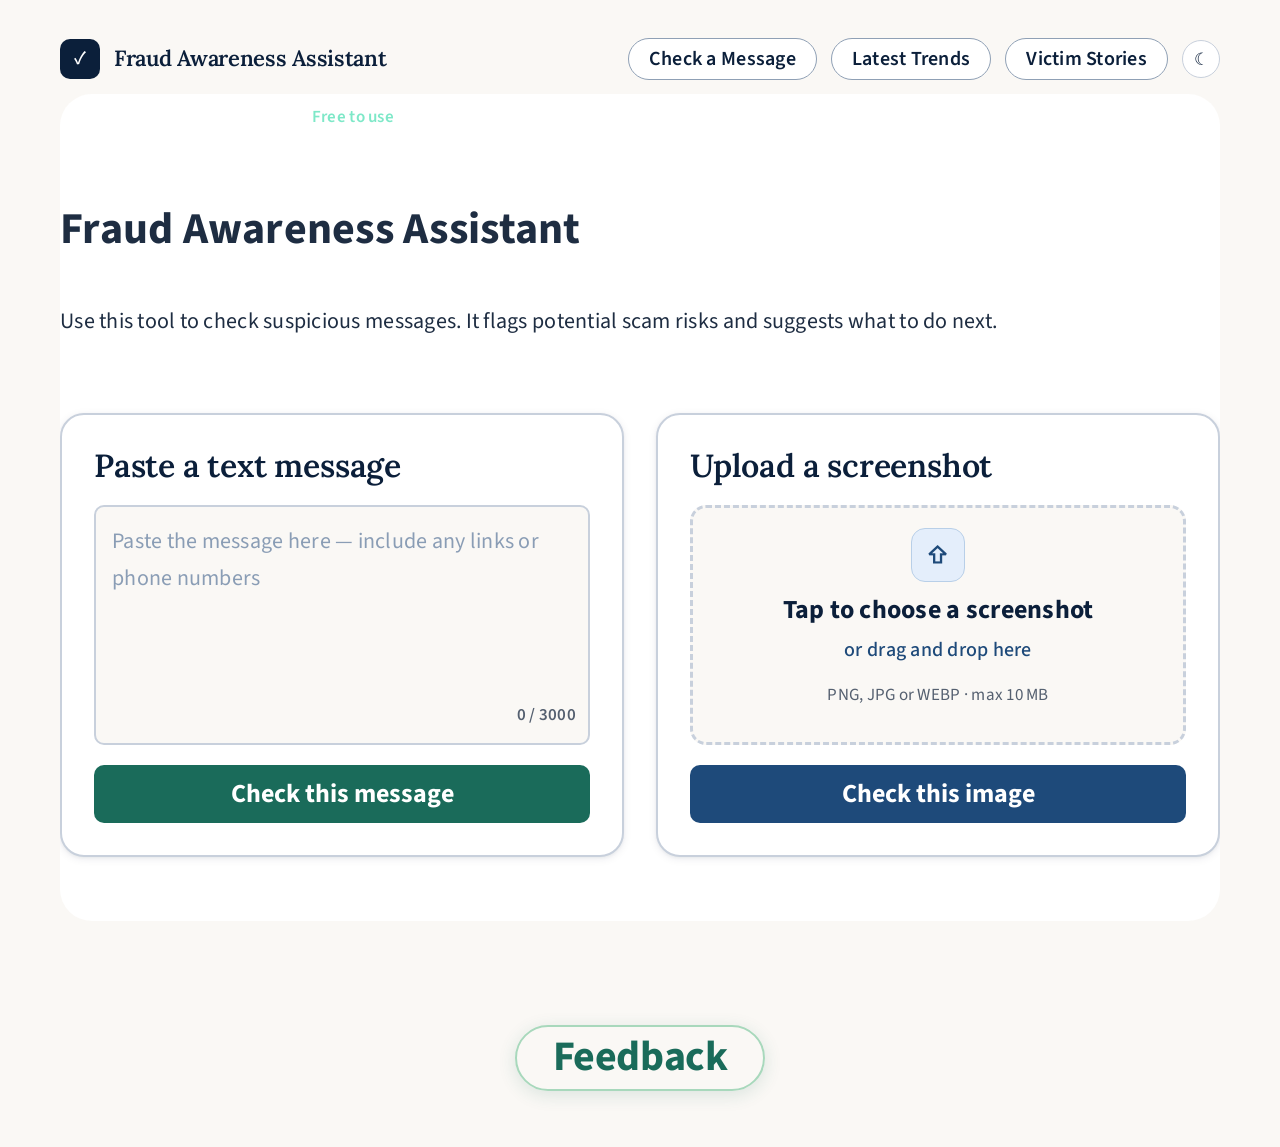
==== commit ec9b940a: "Initial commit" ====
--- a/index.html
+++ b/index.html
@@ -5,6 +5,7 @@
   <meta name="viewport" content="width=device-width, initial-scale=1.0" />
   <title>Scam Awareness Assistant</title>
   <link rel="stylesheet" href="./styles.css" />
+  <link rel="stylesheet" href="./pages/page.css" />
 </head>
 <body>
   <div class="app">
@@ -25,18 +26,11 @@
     <main class="main-frame">
 
       <!-- HERO -->
-      <section class="hero">
-        <div class="hero-copy">
-          <div class="updated-badge">🛡 AI-powered fraud detection · <span>Free to use</span></div>
-          <h1>Fraud Awareness<br><span>Assistant</span></h1>
-          <p>Use this tool to check suspicious messages. It flags potential scam risks and suggests what to do next.</p>
-        </div>
-        <div class="privacy-card" role="note">
-          <div class="lock-icon">🔒</div>
-          <span class="privacy-card-label">Private &amp; secure.</span>
-          <p class="privacy-card-text">We do not store or share the information you use to test this tool.</p>
-        </div>
-      </section>
+      <div class="page-hero">
+        <div class="updated-badge">🛡 AI-powered fraud detection · <span>Free to use</span></div>
+        <h1>Fraud Awareness Assistant</h1>
+        <p>Use this tool to check suspicious messages. It flags potential scam risks and suggests what to do next.</p>
+      </div>
 
       <div class="content-area">
 
--- a/styles.css
+++ b/styles.css
@@ -228,6 +228,8 @@
   display: grid;
   grid-template-columns: minmax(0,1fr) minmax(0,1fr);
   gap: 28px;
+  margin-left: -52px;
+  margin-right: -52px;
 }
 
 .input-card {
@@ -259,6 +261,7 @@
 .textarea-box { position: relative; flex: 1; display: flex; flex-direction: column; }
 
 textarea {
+  box-sizing: border-box;
   width: 100%;
   height: 170px;
   flex: 1;
@@ -362,6 +365,8 @@
 /* ── LOADING PANEL ──────────────────────────────────── */
 .loading-panel {
   margin-top: 36px;
+  margin-left: -52px;
+  margin-right: -52px;
   padding: 48px 40px;
   border: 2px solid var(--border);
   border-radius: var(--r-lg);
@@ -429,6 +434,8 @@
 /* ── RESULTS ────────────────────────────────────────── */
 .results-frame {
   margin-top: 36px;
+  margin-left: -52px;
+  margin-right: -52px;
   border: 2px solid var(--border); border-radius: var(--r-lg);
   background: white; box-shadow: var(--shadow-sm);
   overflow: hidden; animation: slide-up 0.4s ease;
@@ -645,6 +652,86 @@
 
 
 
+/* ── DARK THEME ─────────────────────────────────────── */
+body.dark {
+  --warm-bg:       #0f1117;
+  --warm-card:     #1a1d27;
+  --warm-mist:     #252836;
+  --ink:           #f1f5f9;
+  --body-text:     #e2e8f0;
+  --muted:         #94a3b8;
+  --border:        #2d3748;
+  --border-strong: #4a5568;
+  --gold-soft:     #2d2510;
+  --danger-bg:     #2d1515;
+  --danger-border: #7f2020;
+  --shadow-sm:     0 2px 8px rgba(0,0,0,0.35), 0 1px 3px rgba(0,0,0,0.25);
+  --shadow-lg:     0 12px 40px rgba(0,0,0,0.5), 0 4px 16px rgba(0,0,0,0.35);
+}
+
+/* elements that use hardcoded colors rather than variables */
+body.dark .brand > span { color: var(--body-text); }
+body.dark .brand-shield { background: var(--warm-mist); color: var(--body-text); }
+
+body.dark .learn-btn {
+  background: var(--warm-card);
+  color: var(--body-text);
+  border-color: var(--border);
+}
+body.dark .learn-btn:hover { background: var(--warm-mist); border-color: var(--border-strong); }
+
+body.dark .theme-btn { background: var(--warm-card); border-color: var(--border); color: var(--body-text); }
+body.dark .theme-btn:hover { background: var(--warm-mist); }
+
+body.dark .input-card { background: var(--warm-card); border-color: var(--border); }
+
+body.dark textarea { background: var(--warm-mist); color: var(--body-text); }
+body.dark textarea:focus { background: var(--warm-card); }
+body.dark textarea::placeholder { color: var(--muted); }
+
+body.dark .drop-zone { background: var(--warm-mist); border-color: var(--border); }
+body.dark .drop-zone:hover { background: var(--warm-card); border-color: var(--border-strong); }
+body.dark .drop-zone strong { color: var(--body-text); }
+body.dark .drop-zone span   { color: var(--muted); }
+body.dark .upload-icon { background: #1e2a3a; border-color: var(--border); color: #7eb8f7; }
+
+body.dark .image-preview-wrap { border-color: var(--border); background: var(--warm-mist); }
+
+body.dark .loading-panel { background: var(--warm-card); border-color: var(--border); }
+body.dark .loading-headline { color: var(--body-text); }
+
+body.dark .results-frame { background: var(--warm-card); border-color: var(--border); }
+body.dark .results-title { background: var(--warm-mist); border-color: var(--border); }
+body.dark .results-title h2 { color: var(--body-text); }
+
+body.dark .result-card { background: var(--warm-card); }
+body.dark .result-card h3 { color: var(--muted); }
+body.dark .warning-card { border-color: var(--border); border-left-color: #7f2020; }
+body.dark .what-to-do-card { border-left-color: #1a5c3a; }
+body.dark .flag-list li, body.dark .steps-list li { color: var(--body-text); border-color: var(--border); }
+
+body.dark .what-to-do-box { background: rgba(16,185,129,0.10); color: #6ee7b7; }
+
+body.dark .full-analysis { background: var(--warm-mist); border-color: var(--border); }
+body.dark .full-analysis h3 { color: var(--body-text); }
+body.dark .full-analysis p  { color: var(--body-text); }
+
+body.dark .full-explanation-bar { background: var(--warm-mist); border-color: var(--border); }
+body.dark .full-explanation-btn {
+  background: rgba(200,160,0,0.12);
+  border-color: rgba(200,160,0,0.28);
+  color: #fcd34d;
+}
+body.dark .full-explanation-btn:hover {
+  background: rgba(200,160,0,0.22);
+  border-color: rgba(200,160,0,0.5);
+  box-shadow: none;
+}
+
+body.dark .reassurance-note { background: rgba(26,107,90,0.15); color: #6ee7b7; }
+
+body.dark .clear-image-btn { background: var(--warm-card); color: #fca5a5; border-color: var(--border); }
+
 /* ── UTILITY ────────────────────────────────────────── */
 .hidden { display: none !important; }
 
@@ -676,7 +763,7 @@
   .content-area { padding: 28px 24px 40px; }
 
   /* keep 2-col input grid on tablet */
-  .input-grid { gap: 20px; }
+  .input-grid { gap: 20px; margin-left: -24px; margin-right: -24px; }
   .input-card { padding: 24px; }
   textarea { height: 140px; }
   .drop-zone { min-height: 160px; }
@@ -701,7 +788,8 @@
   .bottom-callout { padding: 18px 24px; }
 
   .loading-inner { gap: 24px; }
-  .loading-panel { padding: 36px 28px; }
+  .loading-panel { padding: 36px 28px; margin-left: -24px; margin-right: -24px; }
+  .results-frame { margin-left: -24px; margin-right: -24px; }
 
   .brand > span { font-size: 18px; }
   .brand-shield { width: 40px; height: 40px; font-size: 18px; }
@@ -748,7 +836,7 @@
   .content-area { padding: 22px 16px 32px; }
 
   /* single column inputs on phone */
-  .input-grid { grid-template-columns: 1fr; gap: 16px; }
+  .input-grid { grid-template-columns: 1fr; gap: 16px; margin-left: -16px; margin-right: -16px; }
   .input-card { padding: 20px 18px; }
   textarea { height: 130px; }
   .drop-zone { min-height: 150px; }
@@ -779,7 +867,8 @@
     align-items: flex-start;
     gap: 20px;
   }
-  .loading-panel { padding: 28px 18px; }
+  .loading-panel { padding: 28px 18px; margin-left: -16px; margin-right: -16px; }
+  .results-frame { margin-left: -16px; margin-right: -16px; }
   .loading-spinner { width: 52px; height: 52px; }
 }
 
@@ -788,7 +877,9 @@
   .app { max-width: 1160px; padding: 24px 40px 72px; }
   .hero { padding: 56px 60px; min-height: 240px; }
   .content-area { padding: 48px 60px 64px; }
-  .input-grid { gap: 32px; }
+  .input-grid { gap: 32px; margin-left: -60px; margin-right: -60px; }
+  .loading-panel { margin-left: -60px; margin-right: -60px; }
+  .results-frame { margin-left: -60px; margin-right: -60px; }
   .results-title { padding: 28px 36px; }
   .result-card { padding: 30px 30px 26px; }
   .full-analysis { padding: 36px 36px 40px; }
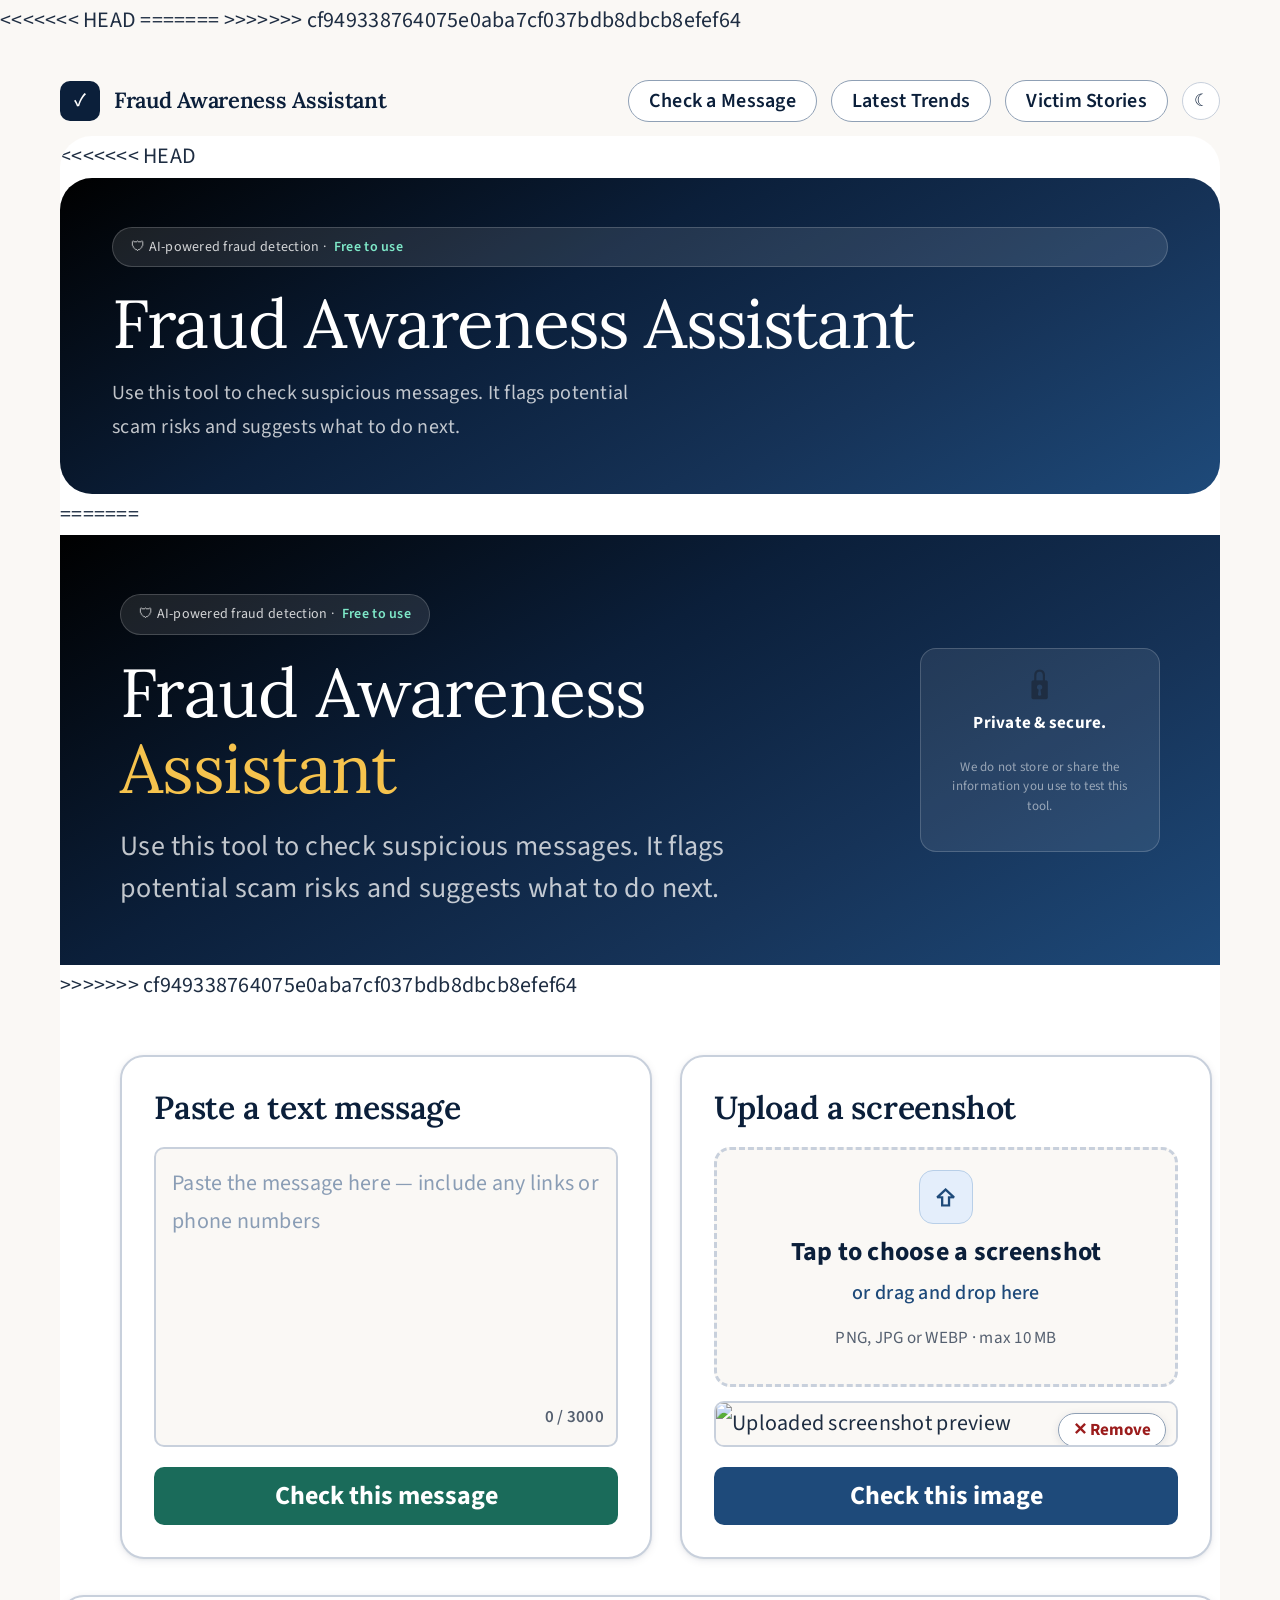
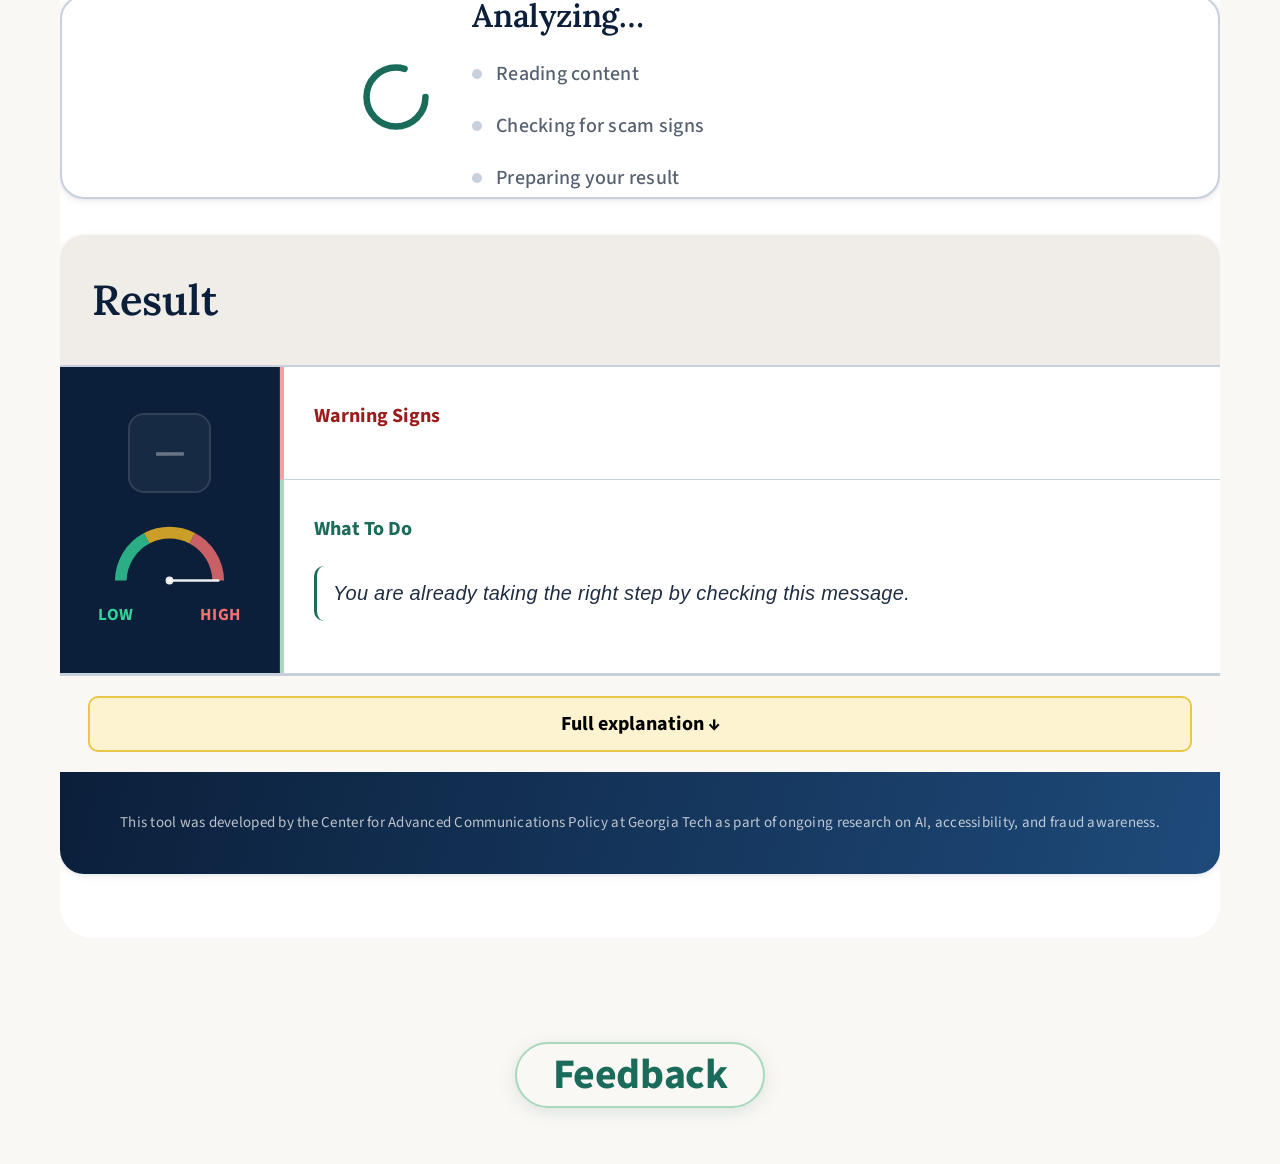
==== commit c9751d74: "Resolve merge conflicts using local version" ====
--- a/index.html
+++ b/index.html
@@ -5,7 +5,10 @@
   <meta name="viewport" content="width=device-width, initial-scale=1.0" />
   <title>Scam Awareness Assistant</title>
   <link rel="stylesheet" href="./styles.css" />
+<<<<<<< HEAD
   <link rel="stylesheet" href="./pages/page.css" />
+=======
+>>>>>>> cf949338764075e0aba7cf037bdb8dbcb8efef64
 </head>
 <body>
   <div class="app">
@@ -26,11 +29,26 @@
     <main class="main-frame">
 
       <!-- HERO -->
+<<<<<<< HEAD
       <div class="page-hero">
         <div class="updated-badge">🛡 AI-powered fraud detection · <span>Free to use</span></div>
         <h1>Fraud Awareness Assistant</h1>
         <p>Use this tool to check suspicious messages. It flags potential scam risks and suggests what to do next.</p>
       </div>
+=======
+      <section class="hero">
+        <div class="hero-copy">
+          <div class="updated-badge">🛡 AI-powered fraud detection · <span>Free to use</span></div>
+          <h1>Fraud Awareness<br><span>Assistant</span></h1>
+          <p>Use this tool to check suspicious messages. It flags potential scam risks and suggests what to do next.</p>
+        </div>
+        <div class="privacy-card" role="note">
+          <div class="lock-icon">🔒</div>
+          <span class="privacy-card-label">Private &amp; secure.</span>
+          <p class="privacy-card-text">We do not store or share the information you use to test this tool.</p>
+        </div>
+      </section>
+>>>>>>> cf949338764075e0aba7cf037bdb8dbcb8efef64
 
       <div class="content-area">
 
--- a/styles.css
+++ b/styles.css
@@ -228,8 +228,11 @@
   display: grid;
   grid-template-columns: minmax(0,1fr) minmax(0,1fr);
   gap: 28px;
+<<<<<<< HEAD
   margin-left: -52px;
   margin-right: -52px;
+=======
+>>>>>>> cf949338764075e0aba7cf037bdb8dbcb8efef64
 }
 
 .input-card {
@@ -261,7 +264,10 @@
 .textarea-box { position: relative; flex: 1; display: flex; flex-direction: column; }
 
 textarea {
+<<<<<<< HEAD
   box-sizing: border-box;
+=======
+>>>>>>> cf949338764075e0aba7cf037bdb8dbcb8efef64
   width: 100%;
   height: 170px;
   flex: 1;
@@ -365,8 +371,11 @@
 /* ── LOADING PANEL ──────────────────────────────────── */
 .loading-panel {
   margin-top: 36px;
+<<<<<<< HEAD
   margin-left: -52px;
   margin-right: -52px;
+=======
+>>>>>>> cf949338764075e0aba7cf037bdb8dbcb8efef64
   padding: 48px 40px;
   border: 2px solid var(--border);
   border-radius: var(--r-lg);
@@ -434,8 +443,11 @@
 /* ── RESULTS ────────────────────────────────────────── */
 .results-frame {
   margin-top: 36px;
+<<<<<<< HEAD
   margin-left: -52px;
   margin-right: -52px;
+=======
+>>>>>>> cf949338764075e0aba7cf037bdb8dbcb8efef64
   border: 2px solid var(--border); border-radius: var(--r-lg);
   background: white; box-shadow: var(--shadow-sm);
   overflow: hidden; animation: slide-up 0.4s ease;
@@ -652,6 +664,7 @@
 
 
 
+<<<<<<< HEAD
 /* ── DARK THEME ─────────────────────────────────────── */
 body.dark {
   --warm-bg:       #0f1117;
@@ -732,6 +745,8 @@
 
 body.dark .clear-image-btn { background: var(--warm-card); color: #fca5a5; border-color: var(--border); }
 
+=======
+>>>>>>> cf949338764075e0aba7cf037bdb8dbcb8efef64
 /* ── UTILITY ────────────────────────────────────────── */
 .hidden { display: none !important; }
 
@@ -763,7 +778,11 @@
   .content-area { padding: 28px 24px 40px; }
 
   /* keep 2-col input grid on tablet */
+<<<<<<< HEAD
   .input-grid { gap: 20px; margin-left: -24px; margin-right: -24px; }
+=======
+  .input-grid { gap: 20px; }
+>>>>>>> cf949338764075e0aba7cf037bdb8dbcb8efef64
   .input-card { padding: 24px; }
   textarea { height: 140px; }
   .drop-zone { min-height: 160px; }
@@ -788,8 +807,12 @@
   .bottom-callout { padding: 18px 24px; }
 
   .loading-inner { gap: 24px; }
+<<<<<<< HEAD
   .loading-panel { padding: 36px 28px; margin-left: -24px; margin-right: -24px; }
   .results-frame { margin-left: -24px; margin-right: -24px; }
+=======
+  .loading-panel { padding: 36px 28px; }
+>>>>>>> cf949338764075e0aba7cf037bdb8dbcb8efef64
 
   .brand > span { font-size: 18px; }
   .brand-shield { width: 40px; height: 40px; font-size: 18px; }
@@ -836,7 +859,11 @@
   .content-area { padding: 22px 16px 32px; }
 
   /* single column inputs on phone */
+<<<<<<< HEAD
   .input-grid { grid-template-columns: 1fr; gap: 16px; margin-left: -16px; margin-right: -16px; }
+=======
+  .input-grid { grid-template-columns: 1fr; gap: 16px; }
+>>>>>>> cf949338764075e0aba7cf037bdb8dbcb8efef64
   .input-card { padding: 20px 18px; }
   textarea { height: 130px; }
   .drop-zone { min-height: 150px; }
@@ -867,8 +894,12 @@
     align-items: flex-start;
     gap: 20px;
   }
+<<<<<<< HEAD
   .loading-panel { padding: 28px 18px; margin-left: -16px; margin-right: -16px; }
   .results-frame { margin-left: -16px; margin-right: -16px; }
+=======
+  .loading-panel { padding: 28px 18px; }
+>>>>>>> cf949338764075e0aba7cf037bdb8dbcb8efef64
   .loading-spinner { width: 52px; height: 52px; }
 }
 
@@ -877,9 +908,13 @@
   .app { max-width: 1160px; padding: 24px 40px 72px; }
   .hero { padding: 56px 60px; min-height: 240px; }
   .content-area { padding: 48px 60px 64px; }
+<<<<<<< HEAD
   .input-grid { gap: 32px; margin-left: -60px; margin-right: -60px; }
   .loading-panel { margin-left: -60px; margin-right: -60px; }
   .results-frame { margin-left: -60px; margin-right: -60px; }
+=======
+  .input-grid { gap: 32px; }
+>>>>>>> cf949338764075e0aba7cf037bdb8dbcb8efef64
   .results-title { padding: 28px 36px; }
   .result-card { padding: 30px 30px 26px; }
   .full-analysis { padding: 36px 36px 40px; }
--- a/pages/page.css
+++ b/pages/page.css
@@ -0,0 +1,454 @@
+/*
+ * page.css — Shared styles for all feed pages
+ * (Latest Trends, Victim Stories, and any future feed pages)
+ *
+ * Usage: <link rel="stylesheet" href="../pages/page.css" />
+ * Requires: ../styles.css loaded first for CSS variables
+ */
+
+/* ── PAGE HERO ──────────────────────────────────────────────────── */
+.page-hero {
+  background: linear-gradient(150deg, #000000 0%, #0b1f3a 40%, #163358 70%, #1e4a7a 100%);
+  border-radius: var(--r-xl);
+  padding: 48px 52px;
+  margin-bottom: 0;
+  color: white;
+  min-height: 220px;
+  display: flex;
+  flex-direction: column;
+  justify-content: center;
+}
+
+.page-hero h1 {
+  font-family: 'Lora', serif;
+  font-size: var(--text-hero);
+  font-weight: 400;
+  margin: 0 0 14px;
+  color: white;
+  letter-spacing: -0.02em;
+  line-height: 1.1;
+}
+
+.page-hero p {
+  font-size: var(--text-sm);
+  color: rgba(255,255,255,0.75);
+  margin: 0;
+  max-width: 560px;
+  line-height: 1.7;
+}
+
+.page-hero-stats {
+  display: flex;
+  align-items: center;
+  gap: 20px;
+  margin-top: 20px;
+  flex-wrap: wrap;
+}
+
+.page-hero-stat {
+  font-size: 13px;
+  color: rgba(255,255,255,0.42);
+  letter-spacing: 0.06em;
+  text-transform: uppercase;
+}
+
+.page-hero-stat-num {
+  color: rgba(255,255,255,0.75);
+  font-weight: 600;
+}
+
+.page-hero-divider {
+  width: 1px;
+  height: 14px;
+  background: rgba(255,255,255,0.18);
+}
+
+.updated-badge {
+  display: inline-flex;
+  align-items: center;
+  gap: 8px;
+  background: rgba(255,255,255,0.10);
+  border: 1px solid rgba(255,255,255,0.18);
+  border-radius: 999px;
+  padding: 6px 18px;
+  font-size: 14px;
+  color: rgba(255,255,255,0.80);
+  margin-bottom: 20px;
+}
+
+.updated-badge span { color: #7ee8c8; font-weight: 600; }
+
+<<<<<<< HEAD
+/* ── FILTER BAR ─────────────────────────────────────────────────── */
+.filter-bar {
+  display: flex;
+  justify-content: flex-end;
+  padding: 16px 0 24px;
+}
+
+.filter-bar-inner {
+  display: flex;
+  align-items: center;
+=======
+/* ── TOOLBAR ────────────────────────────────────────────────────── */
+.toolbar {
+  position: sticky;
+  top: 0;
+  z-index: 10;
+  background: var(--warm-bg);
+  border-bottom: 1px solid var(--border);
+  padding: 12px 0;
+  margin-bottom: 28px;
+}
+
+.toolbar-inner {
+  display: flex;
+  align-items: center;
+  justify-content: space-between;
+>>>>>>> cf949338764075e0aba7cf037bdb8dbcb8efef64
+  gap: 12px;
+  flex-wrap: wrap;
+}
+
+<<<<<<< HEAD
+.filter-select-group {
+  display: flex;
+  align-items: center;
+  gap: 8px;
+}
+
+.filter-select-group label {
+=======
+.filter-group {
+  display: flex;
+  flex-wrap: wrap;
+  gap: 6px;
+}
+
+.filter-btn {
+  background: white;
+  border: 1.5px solid var(--border);
+  color: var(--body-text);
+  padding: 6px 16px;
+  border-radius: 999px;
+  font-family: 'Source Sans 3', sans-serif;
+  font-size: 15px;
+  font-weight: 500;
+  cursor: pointer;
+  transition: all 0.15s ease;
+  white-space: nowrap;
+}
+
+.filter-btn:hover {
+  border-color: var(--teal);
+  color: var(--teal);
+}
+
+.filter-btn.active {
+  background: var(--navy);
+  border-color: var(--navy);
+  color: #fff;
+}
+
+.sort-group {
+  display: flex;
+  align-items: center;
+  gap: 8px;
+  flex-shrink: 0;
+}
+
+.sort-group label {
+>>>>>>> cf949338764075e0aba7cf037bdb8dbcb8efef64
+  font-size: 13px;
+  color: var(--muted);
+  text-transform: uppercase;
+  letter-spacing: 0.05em;
+  font-weight: 600;
+<<<<<<< HEAD
+  white-space: nowrap;
+}
+
+.filter-select-group select {
+  background: white;
+  border: 1.5px solid var(--border);
+  color: var(--body-text);
+  padding: 8px 14px;
+  border-radius: var(--r-sm);
+  font-family: 'Source Sans 3', sans-serif;
+  font-size: 15px;
+=======
+}
+
+.sort-group select {
+  background: white;
+  border: 1.5px solid var(--border);
+  color: var(--body-text);
+  padding: 6px 12px;
+  border-radius: var(--r-sm);
+  font-family: 'Source Sans 3', sans-serif;
+  font-size: 14px;
+>>>>>>> cf949338764075e0aba7cf037bdb8dbcb8efef64
+  cursor: pointer;
+  outline: none;
+  transition: border-color 0.2s;
+}
+
+<<<<<<< HEAD
+.filter-select-group select:focus { border-color: var(--border-strong); }
+
+@media (max-width: 640px) {
+  .filter-bar { justify-content: flex-start; padding: 12px 0 20px; }
+  .filter-bar-inner { gap: 10px; }
+  .filter-select-group select { font-size: 14px; padding: 7px 10px; }
+}
+=======
+.sort-group select:focus { border-color: var(--border-strong); }
+>>>>>>> cf949338764075e0aba7cf037bdb8dbcb8efef64
+
+/* ── PAGE GRID ──────────────────────────────────────────────────── */
+.page-grid {
+  display: grid;
+  gap: 24px;
+}
+
+/* ── SHARED CARD BASE ───────────────────────────────────────────── */
+.page-card {
+  background: var(--warm-card);
+  border: 1.5px solid var(--border);
+  border-radius: var(--r-lg);
+  padding: 32px 36px;
+  box-shadow: var(--shadow-sm);
+  transition: box-shadow 0.2s, transform 0.2s;
+}
+
+.page-card:hover {
+  box-shadow: var(--shadow-lg);
+  transform: translateY(-2px);
+}
+
+.page-card-header {
+  display: flex;
+  align-items: flex-start;
+  justify-content: space-between;
+  gap: 16px;
+  margin-bottom: 18px;
+}
+
+.page-card-title {
+  font-family: 'Lora', serif;
+  font-size: var(--text-md);
+  font-weight: 600;
+  color: var(--navy);
+  margin: 0;
+  line-height: 1.4;
+}
+
+.category-badge {
+  flex-shrink: 0;
+  padding: 4px 14px;
+  border-radius: 999px;
+  font-size: 14px;
+  font-weight: 600;
+  white-space: nowrap;
+}
+
+.page-card-meta {
+  font-size: 15px;
+  color: var(--muted);
+  margin-bottom: 16px;
+  line-height: 1.5;
+}
+
+.section-label {
+  font-size: 13px;
+  font-weight: 700;
+  text-transform: uppercase;
+  letter-spacing: 0.08em;
+  color: var(--muted);
+  margin: 20px 0 8px;
+}
+
+.page-card-body p {
+  font-size: var(--text-sm);
+  color: var(--body-text);
+  margin: 0;
+  line-height: 1.8;
+}
+
+.example-box {
+  background: var(--warm-mist);
+  border-left: 4px solid var(--teal);
+  border-radius: 0 var(--r-sm) var(--r-sm) 0;
+  padding: 16px 20px;
+  font-size: var(--text-sm);
+  color: var(--body-text);
+  font-style: italic;
+  line-height: 1.7;
+  margin: 8px 0;
+}
+
+.red-flags-list {
+  list-style: none;
+  padding: 0;
+  margin: 8px 0;
+}
+
+.red-flags-list li {
+  display: flex;
+  align-items: flex-start;
+  gap: 10px;
+  font-size: var(--text-sm);
+  color: var(--body-text);
+  padding: 4px 0;
+  line-height: 1.6;
+}
+
+.red-flags-list li::before {
+  content: "✗";
+  color: var(--danger);
+  font-weight: 700;
+  flex-shrink: 0;
+  margin-top: 2px;
+}
+
+.what-to-do-box {
+  background: #d1fae5;
+  border-radius: var(--r-sm);
+  padding: 14px 20px;
+  font-size: var(--text-sm);
+  color: #065f46;
+  font-weight: 500;
+  margin: 8px 0;
+  line-height: 1.6;
+}
+
+.what-to-do-box::before {
+  content: "✓ ";
+  font-weight: 700;
+}
+
+.page-card-footer {
+  margin-top: 24px;
+  padding-top: 20px;
+  border-top: 1px solid var(--border);
+}
+
+.action-btn {
+  display: inline-flex;
+  align-items: center;
+  gap: 8px;
+  height: 46px;
+  padding: 0 26px;
+  background: var(--navy);
+  color: white;
+  border: none;
+  border-radius: 999px;
+  font-family: 'Source Sans 3', sans-serif;
+  font-size: var(--text-sm);
+  font-weight: 600;
+  cursor: pointer;
+  text-decoration: none;
+  transition: background 0.2s;
+}
+
+.action-btn:hover { background: var(--navy2); text-decoration: none; }
+
+/* ── CATEGORY BADGE COLORS ──────────────────────────────────────── */
+/* Scam type */
+.badge-phone_scam              { background: #fde8e8; color: #9b1c1c; }
+.badge-text_scam               { background: #fef3c7; color: #92400e; }
+.badge-email_scam              { background: #dbeafe; color: #1e40af; }
+.badge-social_media            { background: #ede9fe; color: #5b21b6; }
+.badge-romance_scam            { background: #fce7f3; color: #9d174d; }
+.badge-government_impersonation{ background: #fdf3e0; color: #92400e; }
+.badge-tech_support            { background: #d1fae5; color: #065f46; }
+.badge-tech_support_scam       { background: #d1fae5; color: #065f46; }
+.badge-grandparent_scam        { background: #fde8e8; color: #9b1c1c; }
+.badge-investment_fraud        { background: #fef3c7; color: #92400e; }
+.badge-crypto_scam             { background: #dbeafe; color: #1e40af; }
+.badge-phishing                { background: #d1fae5; color: #065f46; }
+.badge-identity_theft          { background: #fde8e8; color: #9b1c1c; }
+.badge-online_shopping_fraud   { background: #ede9fe; color: #5b21b6; }
+.badge-lottery_scam            { background: #fef3c7; color: #92400e; }
+.badge-other                   { background: var(--warm-mist); color: var(--muted); }
+
+/* ── STATES ─────────────────────────────────────────────────────── */
+.empty-state {
+  text-align: center;
+  padding: 60px 20px;
+  color: var(--muted);
+}
+
+.empty-state p { font-size: var(--text-sm); }
+
+.loading-state {
+  text-align: center;
+  padding: 60px 20px;
+  color: var(--muted);
+  font-size: var(--text-sm);
+}
+
+/* ── RESPONSIVE ─────────────────────────────────────────────────── */
+@media (max-width: 960px) {
+  .page-hero { padding: 36px 32px; border-radius: var(--r-lg); min-height: 200px; }
+  .toolbar-inner { padding: 0; }
+}
+
+@media (max-width: 640px) {
+  .page-hero { padding: 28px 20px; border-radius: var(--r-md); min-height: 180px; }
+  .page-hero h1 { font-size: var(--text-lg); }
+  .page-card { padding: 22px 18px; }
+  .page-card-header { flex-direction: column; }
+  .toolbar-inner { gap: 8px; }
+  .sort-group { width: 100%; justify-content: flex-end; }
+  .filter-btn { font-size: 14px; padding: 5px 12px; }
+}
+<<<<<<< HEAD
+
+/* ── DARK THEME ─────────────────────────────────────────────────── */
+body.dark .page-hero {
+  background: #dde4f0;
+  color: #0b1f3a;
+}
+body.dark .page-hero h1 { color: #0b1f3a; }
+body.dark .page-hero p  { color: #334155; }
+body.dark .page-hero .updated-badge {
+  background: rgba(11,31,58,0.08);
+  border-color: rgba(11,31,58,0.18);
+  color: #334155;
+}
+body.dark .page-hero .updated-badge span { color: #1a6b5a; }
+
+body.dark .page-card {
+  background: var(--warm-card);
+  border-color: var(--border);
+}
+body.dark .page-card-title { color: var(--body-text); }
+body.dark .page-card-meta  { color: var(--muted); }
+body.dark .page-card-body p { color: var(--body-text); }
+body.dark .page-card-footer { border-color: var(--border); }
+
+body.dark .section-label { color: var(--muted); }
+
+body.dark .example-box {
+  background: var(--warm-mist);
+  border-left-color: #1a5c3a;
+  color: var(--body-text);
+}
+
+body.dark .red-flags-list li { color: var(--body-text); }
+
+body.dark .what-to-do-box { background: rgba(16,185,129,0.10); color: #6ee7b7; }
+
+body.dark .filter-select-group select {
+  background: var(--warm-card);
+  color: var(--body-text);
+  border-color: var(--border);
+}
+body.dark .filter-select-group select:focus { border-color: var(--border-strong); }
+body.dark .filter-select-group label { color: var(--muted); }
+
+body.dark .loading-state { color: var(--muted); }
+body.dark .empty-state p  { color: var(--muted); }
+=======
+>>>>>>> cf949338764075e0aba7cf037bdb8dbcb8efef64
